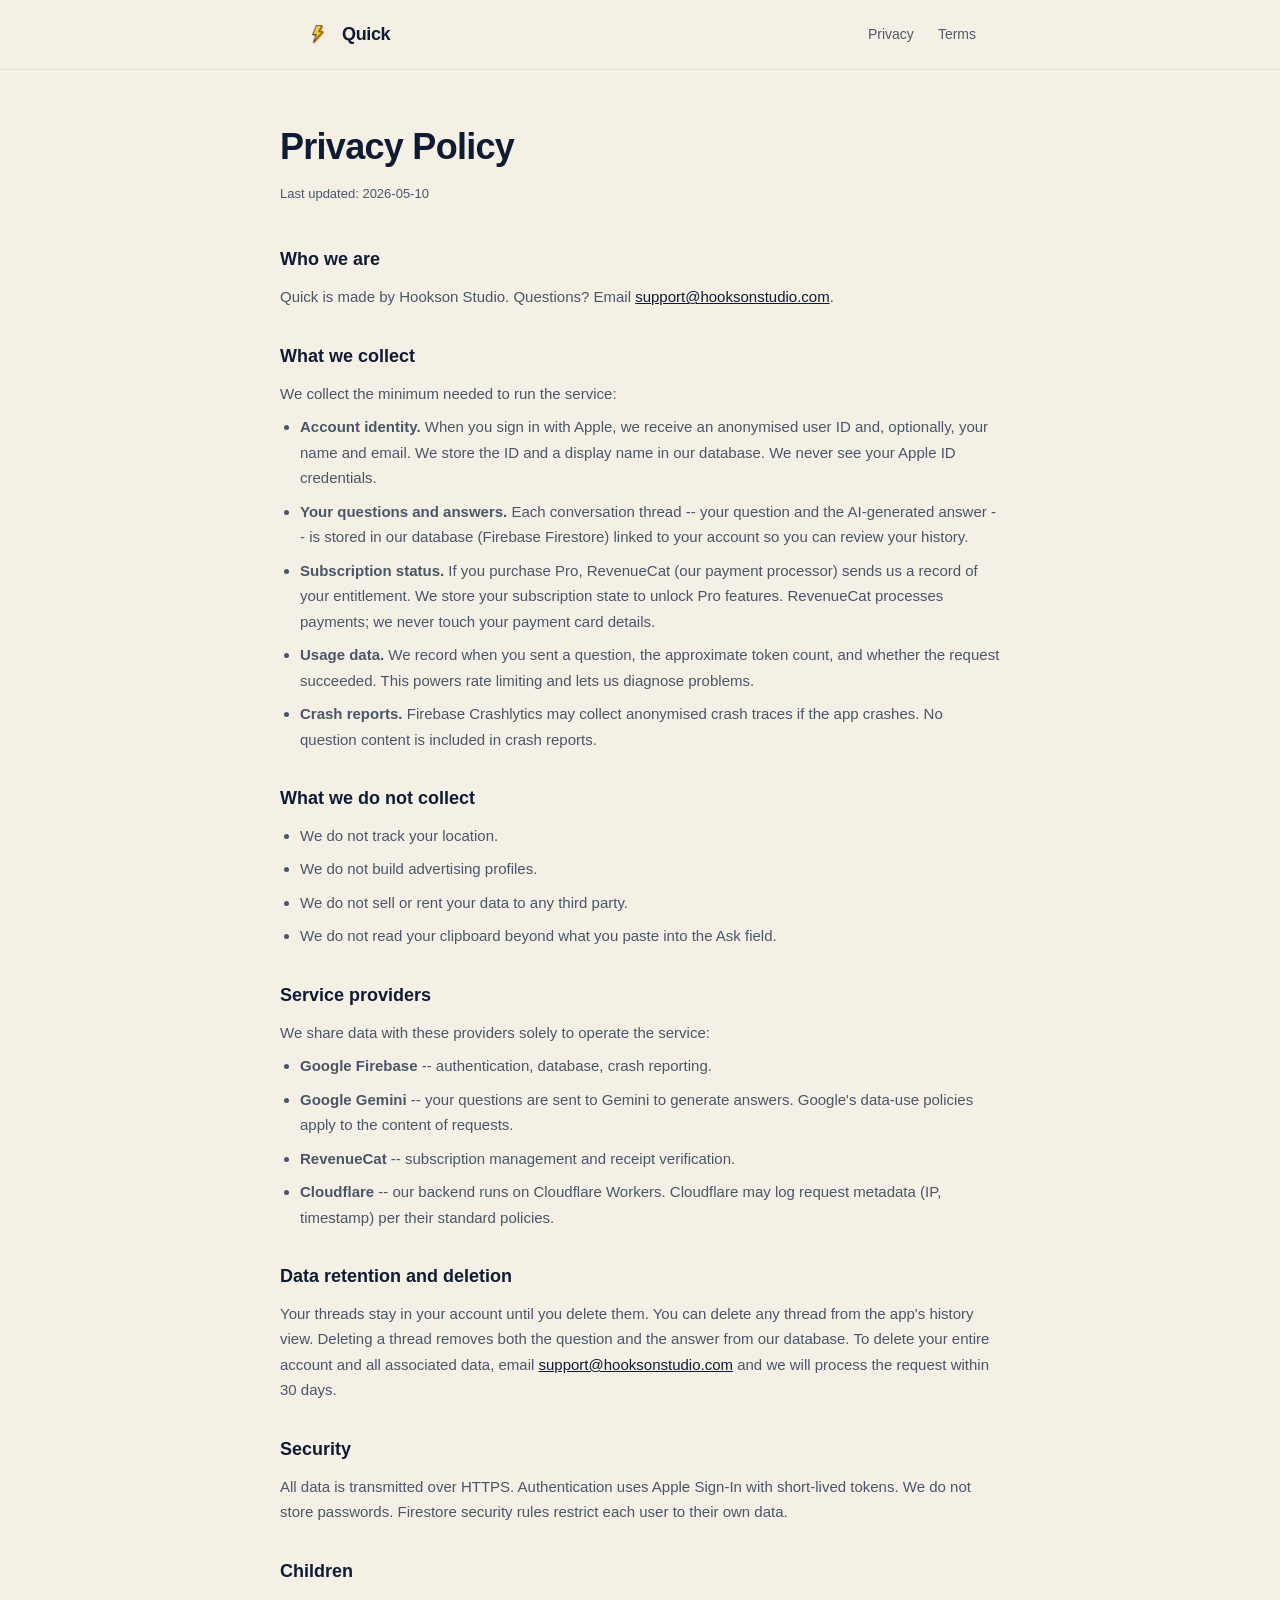
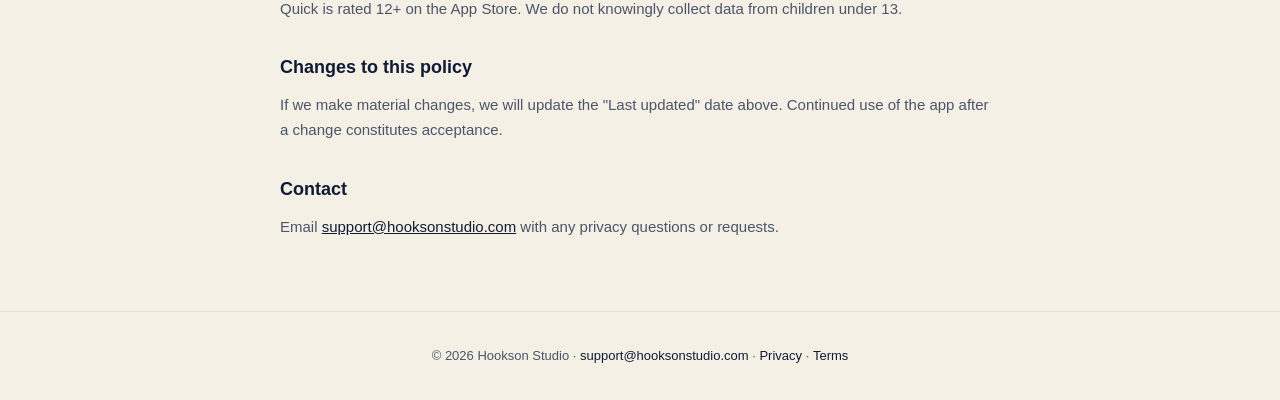
==== privacy.html @ 7b87e513 "init: marketing site scaffold 3-page static site (index, privacy, terms) with brand-aligned CSS. Cre" ====
<!DOCTYPE html>
<html lang="en">
<head>
  <meta charset="UTF-8" />
  <meta name="viewport" content="width=device-width, initial-scale=1.0" />
  <title>Privacy Policy - Quick: Fast AI</title>
  <meta name="description" content="Quick privacy policy." />
  <link rel="stylesheet" href="styles.css" />
</head>
<body>

  <header>
    <div class="container">
      <a class="wordmark" href="/">
        <img src="assets/bolt.png" alt="Quick bolt icon" />
        <span>Quick</span>
      </a>
      <nav>
        <a href="privacy.html">Privacy</a>
        <a href="terms.html">Terms</a>
      </nav>
    </div>
  </header>

  <main>
    <div class="container legal-page">

      <h1>Privacy Policy</h1>
      <p class="last-updated">Last updated: 2026-05-10</p>

      <h2>Who we are</h2>
      <p>Quick is made by Hookson Studio. Questions? Email <a href="mailto:support@hooksonstudio.com">support@hooksonstudio.com</a>.</p>

      <h2>What we collect</h2>
      <p>We collect the minimum needed to run the service:</p>
      <ul>
        <li><strong>Account identity.</strong> When you sign in with Apple, we receive an anonymised user ID and, optionally, your name and email. We store the ID and a display name in our database. We never see your Apple ID credentials.</li>
        <li><strong>Your questions and answers.</strong> Each conversation thread -- your question and the AI-generated answer -- is stored in our database (Firebase Firestore) linked to your account so you can review your history.</li>
        <li><strong>Subscription status.</strong> If you purchase Pro, RevenueCat (our payment processor) sends us a record of your entitlement. We store your subscription state to unlock Pro features. RevenueCat processes payments; we never touch your payment card details.</li>
        <li><strong>Usage data.</strong> We record when you sent a question, the approximate token count, and whether the request succeeded. This powers rate limiting and lets us diagnose problems.</li>
        <li><strong>Crash reports.</strong> Firebase Crashlytics may collect anonymised crash traces if the app crashes. No question content is included in crash reports.</li>
      </ul>

      <h2>What we do not collect</h2>
      <ul>
        <li>We do not track your location.</li>
        <li>We do not build advertising profiles.</li>
        <li>We do not sell or rent your data to any third party.</li>
        <li>We do not read your clipboard beyond what you paste into the Ask field.</li>
      </ul>

      <h2>Service providers</h2>
      <p>We share data with these providers solely to operate the service:</p>
      <ul>
        <li><strong>Google Firebase</strong> -- authentication, database, crash reporting.</li>
        <li><strong>Google Gemini</strong> -- your questions are sent to Gemini to generate answers. Google's data-use policies apply to the content of requests.</li>
        <li><strong>RevenueCat</strong> -- subscription management and receipt verification.</li>
        <li><strong>Cloudflare</strong> -- our backend runs on Cloudflare Workers. Cloudflare may log request metadata (IP, timestamp) per their standard policies.</li>
      </ul>

      <h2>Data retention and deletion</h2>
      <p>Your threads stay in your account until you delete them. You can delete any thread from the app's history view. Deleting a thread removes both the question and the answer from our database. To delete your entire account and all associated data, email <a href="mailto:support@hooksonstudio.com">support@hooksonstudio.com</a> and we will process the request within 30 days.</p>

      <h2>Security</h2>
      <p>All data is transmitted over HTTPS. Authentication uses Apple Sign-In with short-lived tokens. We do not store passwords. Firestore security rules restrict each user to their own data.</p>

      <h2>Children</h2>
      <p>Quick is rated 12+ on the App Store. We do not knowingly collect data from children under 13.</p>

      <h2>Changes to this policy</h2>
      <p>If we make material changes, we will update the "Last updated" date above. Continued use of the app after a change constitutes acceptance.</p>

      <h2>Contact</h2>
      <p>Email <a href="mailto:support@hooksonstudio.com">support@hooksonstudio.com</a> with any privacy questions or requests.</p>

    </div>
  </main>

  <footer>
    <div class="container">
      <p>
        &copy; 2026 Hookson Studio &middot;
        <a href="mailto:support@hooksonstudio.com">support@hooksonstudio.com</a>
        &middot; <a href="privacy.html">Privacy</a>
        &middot; <a href="terms.html">Terms</a>
      </p>
    </div>
  </footer>

</body>
</html>
---- styles.css ----
/* Quick: Fast AI — Marketing Site Styles */

*, *::before, *::after {
  box-sizing: border-box;
  margin: 0;
  padding: 0;
}

:root {
  --cream: #F5F0E6;
  --cream-elevated: #FBF6E8;
  --navy: #0F1B33;
  --yellow: #F2CF4C;
  --navy-border: #0F1B33;
  --text-muted: #4A5568;
}

html {
  font-size: 16px;
  -webkit-font-smoothing: antialiased;
  -moz-osx-font-smoothing: grayscale;
}

body {
  background-color: var(--cream);
  color: var(--navy);
  font-family: -apple-system, BlinkMacSystemFont, "SF Pro Display", "SF Pro Text", "Helvetica Neue", Arial, sans-serif;
  line-height: 1.6;
}

/* Layout */

.container {
  max-width: 720px;
  margin: 0 auto;
  padding: 0 24px;
}

/* Header */

header {
  padding: 20px 0;
  border-bottom: 1px solid rgba(15, 27, 51, 0.08);
}

header .container {
  display: flex;
  align-items: center;
  justify-content: space-between;
}

.wordmark {
  display: flex;
  align-items: center;
  gap: 10px;
  text-decoration: none;
  color: var(--navy);
}

.wordmark img {
  width: 28px;
  height: 28px;
  object-fit: contain;
}

.wordmark span {
  font-size: 18px;
  font-weight: 700;
  letter-spacing: -0.02em;
  color: var(--navy);
}

nav {
  display: flex;
  gap: 24px;
}

nav a {
  color: var(--navy);
  text-decoration: none;
  font-size: 14px;
  font-weight: 500;
  opacity: 0.7;
  transition: opacity 0.15s;
}

nav a:hover {
  opacity: 1;
}

/* Hero */

.hero {
  padding: 80px 0 72px;
  text-align: center;
}

.hero h1 {
  font-size: 56px;
  font-weight: 800;
  letter-spacing: -0.03em;
  line-height: 1.1;
  color: var(--navy);
  margin-bottom: 20px;
}

.hero .subhead {
  font-size: 20px;
  font-weight: 400;
  color: var(--text-muted);
  margin-bottom: 36px;
  line-height: 1.5;
}

.app-store {
  display: inline-block;
  background-color: var(--yellow);
  color: var(--navy);
  font-size: 15px;
  font-weight: 700;
  padding: 14px 28px;
  border-radius: 12px;
  text-decoration: none;
  letter-spacing: -0.01em;
  transition: opacity 0.15s;
}

.app-store:hover {
  opacity: 0.85;
}

/* Sections */

section {
  padding: 64px 0;
  border-top: 1px solid rgba(15, 27, 51, 0.08);
}

section h2 {
  font-size: 32px;
  font-weight: 700;
  letter-spacing: -0.02em;
  color: var(--navy);
  margin-bottom: 40px;
  text-align: center;
}

/* How it works */

.steps {
  display: grid;
  grid-template-columns: repeat(3, 1fr);
  gap: 32px;
}

.step {
  text-align: center;
}

.step-icon {
  font-size: 28px;
  margin-bottom: 12px;
  display: block;
}

.step-img {
  width: 40px;
  height: 40px;
  object-fit: contain;
  margin-bottom: 12px;
  display: block;
  margin-left: auto;
  margin-right: auto;
}

.step h3 {
  font-size: 15px;
  font-weight: 600;
  color: var(--navy);
  line-height: 1.4;
}

.step p {
  font-size: 13px;
  color: var(--text-muted);
  margin-top: 4px;
}

/* Icon glyphs via SVG inline */

.icon-bolt,
.icon-chat,
.icon-check {
  display: block;
  margin: 0 auto 12px;
  width: 40px;
  height: 40px;
}

/* Pricing */

.pricing-cards {
  display: grid;
  grid-template-columns: 1fr 1fr;
  gap: 20px;
}

.pricing-card {
  background-color: var(--cream-elevated);
  border: 1px solid var(--navy);
  border-radius: 16px;
  padding: 28px 24px;
}

.pricing-card .plan-name {
  font-size: 13px;
  font-weight: 600;
  text-transform: uppercase;
  letter-spacing: 0.06em;
  color: var(--text-muted);
  margin-bottom: 8px;
}

.pricing-card .plan-price {
  font-size: 28px;
  font-weight: 800;
  letter-spacing: -0.03em;
  color: var(--navy);
  margin-bottom: 12px;
}

.pricing-card .plan-desc {
  font-size: 14px;
  color: var(--text-muted);
  line-height: 1.5;
}

.pricing-card.featured {
  background-color: var(--navy);
  border-color: var(--navy);
  color: var(--cream);
}

.pricing-card.featured .plan-name {
  color: rgba(245, 240, 230, 0.6);
}

.pricing-card.featured .plan-price {
  color: var(--yellow);
}

.pricing-card.featured .plan-desc {
  color: rgba(245, 240, 230, 0.75);
}

/* Footer */

footer {
  border-top: 1px solid rgba(15, 27, 51, 0.08);
  padding: 32px 0;
  text-align: center;
}

footer p {
  font-size: 13px;
  color: var(--text-muted);
  line-height: 1.8;
}

footer a {
  color: var(--navy);
  text-decoration: none;
  font-weight: 500;
}

footer a:hover {
  text-decoration: underline;
}

/* Privacy / Terms pages */

.legal-page {
  padding: 48px 0 64px;
}

.legal-page h1 {
  font-size: 36px;
  font-weight: 800;
  letter-spacing: -0.02em;
  color: var(--navy);
  margin-bottom: 8px;
}

.legal-page .last-updated {
  font-size: 13px;
  color: var(--text-muted);
  margin-bottom: 40px;
}

.legal-page h2 {
  font-size: 18px;
  font-weight: 700;
  color: var(--navy);
  margin-top: 32px;
  margin-bottom: 10px;
}

.legal-page p,
.legal-page li {
  font-size: 15px;
  color: var(--text-muted);
  line-height: 1.7;
  margin-bottom: 8px;
}

.legal-page ul {
  margin-left: 20px;
  margin-bottom: 8px;
}

.legal-page a {
  color: var(--navy);
  font-weight: 500;
}

/* Responsive */

@media (max-width: 600px) {
  .hero h1 {
    font-size: 36px;
  }

  .hero .subhead {
    font-size: 17px;
  }

  .steps {
    grid-template-columns: 1fr;
    gap: 24px;
  }

  .pricing-cards {
    grid-template-columns: 1fr;
  }

  nav {
    gap: 16px;
  }
}
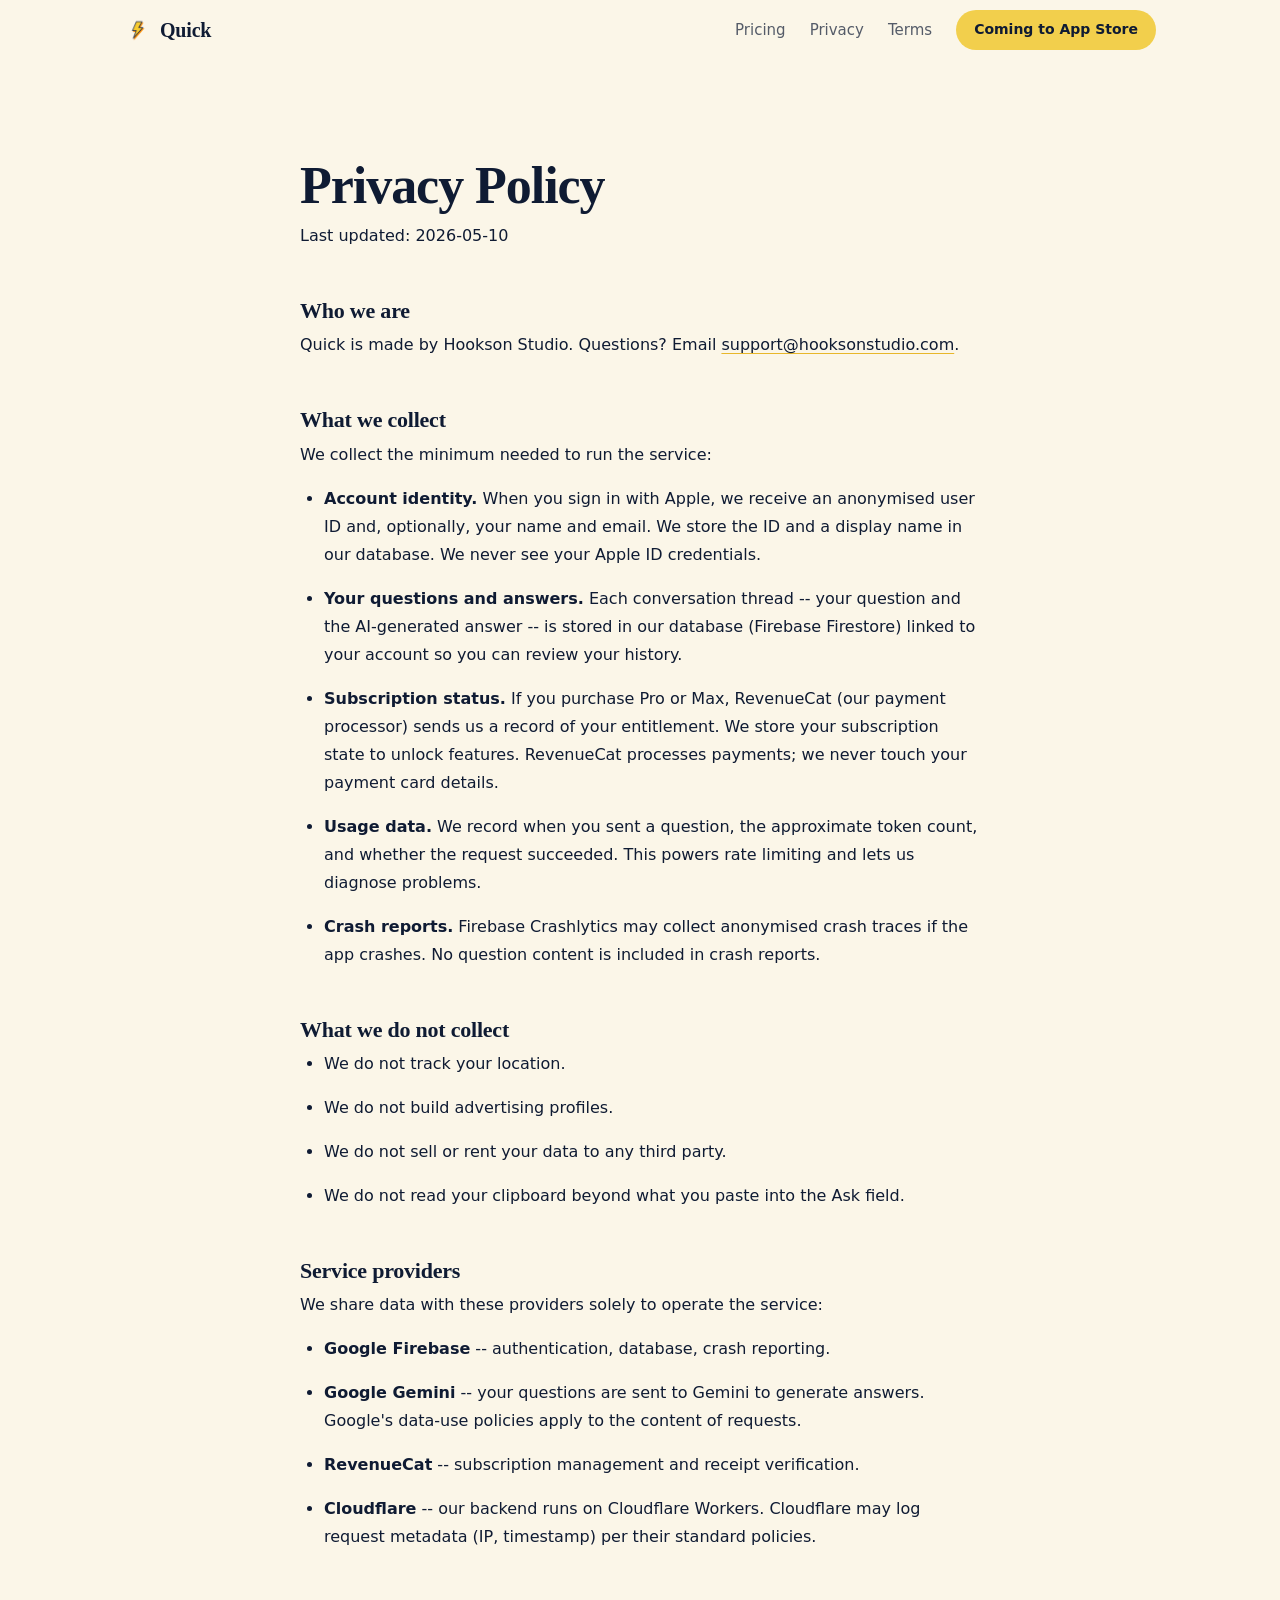
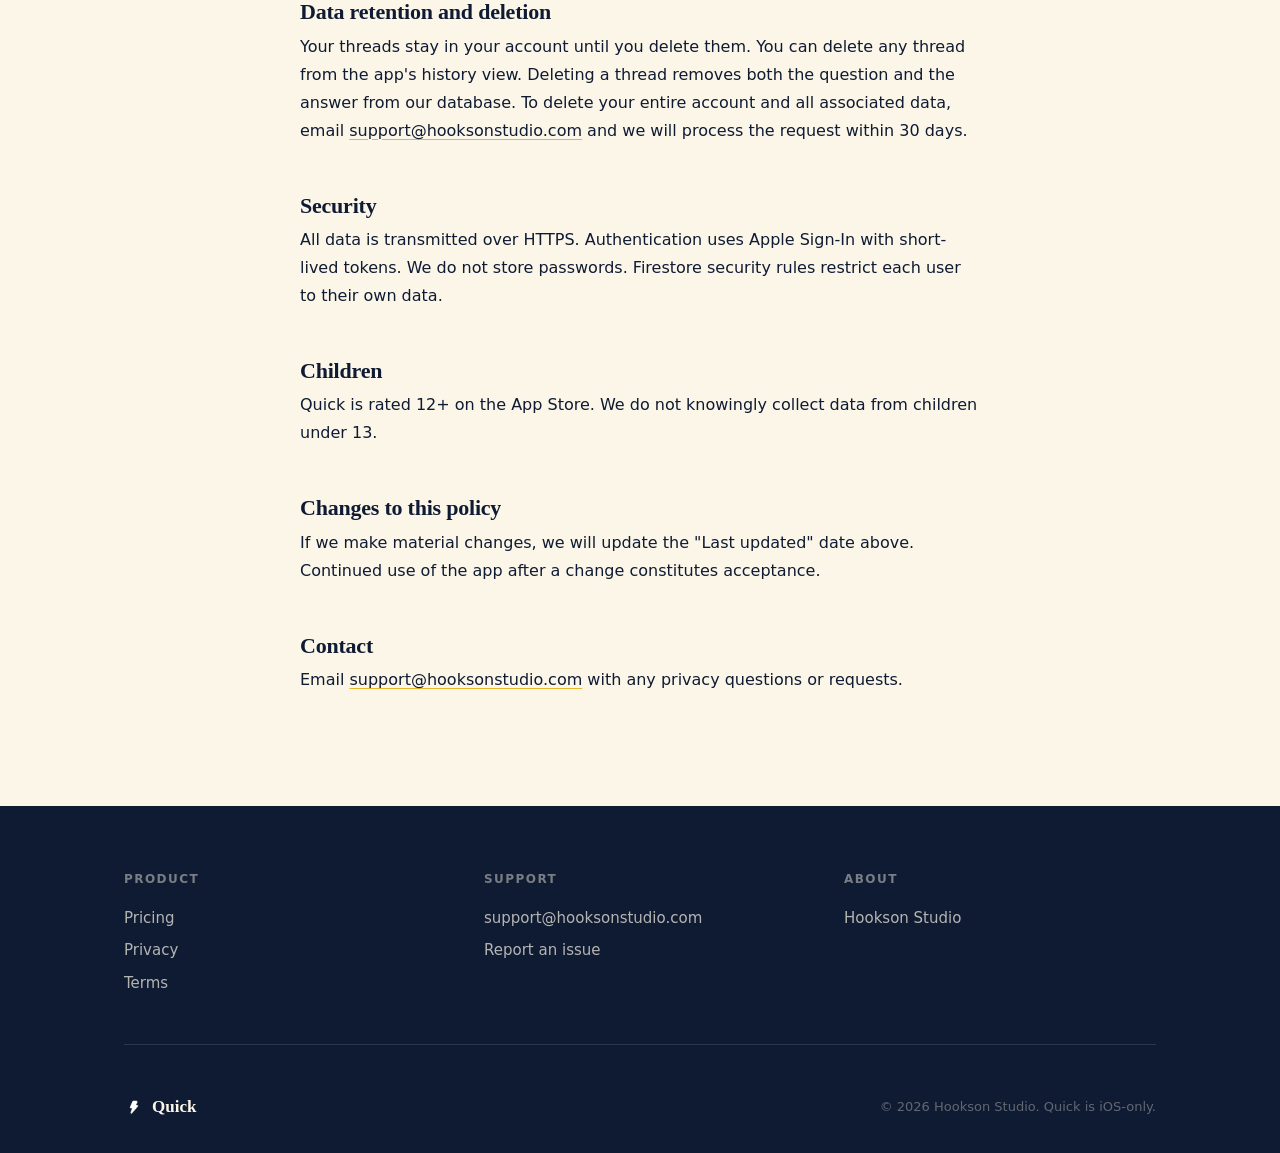
==== commit 005bf630: "feat: redesign -- Claude-style hero, animated mockup, comparison, pricing - Cream/navy/yellow brand " ====
--- a/privacy.html
+++ b/privacy.html
@@ -3,27 +3,32 @@
 <head>
   <meta charset="UTF-8" />
   <meta name="viewport" content="width=device-width, initial-scale=1.0" />
-  <title>Privacy Policy - Quick: Fast AI</title>
-  <meta name="description" content="Quick privacy policy." />
+  <title>Privacy Policy &mdash; Quick: Fast AI</title>
+  <meta name="description" content="Quick privacy policy. We collect the minimum needed to run the service." />
   <link rel="stylesheet" href="styles.css" />
 </head>
 <body>
 
-  <header>
-    <div class="container">
+<nav class="site-nav scrolled" id="site-nav">
+  <div class="container">
+    <div class="nav-inner">
       <a class="wordmark" href="/">
-        <img src="assets/bolt.png" alt="Quick bolt icon" />
-        <span>Quick</span>
+        <img src="assets/bolt.png" alt="Quick bolt" />
+        Quick
       </a>
-      <nav>
-        <a href="privacy.html">Privacy</a>
-        <a href="terms.html">Terms</a>
-      </nav>
+      <div class="nav-links">
+        <a href="/#pricing" class="nav-text-link">Pricing</a>
+        <a href="privacy.html" class="nav-text-link">Privacy</a>
+        <a href="terms.html" class="nav-text-link">Terms</a>
+        <span class="cta-pill">Coming to App Store</span>
+      </div>
     </div>
-  </header>
+  </div>
+</nav>
 
-  <main>
-    <div class="container legal-page">
+<main class="legal-main">
+  <div class="container">
+    <div class="legal-content">
 
       <h1>Privacy Policy</h1>
       <p class="last-updated">Last updated: 2026-05-10</p>
@@ -36,7 +41,7 @@
       <ul>
         <li><strong>Account identity.</strong> When you sign in with Apple, we receive an anonymised user ID and, optionally, your name and email. We store the ID and a display name in our database. We never see your Apple ID credentials.</li>
         <li><strong>Your questions and answers.</strong> Each conversation thread -- your question and the AI-generated answer -- is stored in our database (Firebase Firestore) linked to your account so you can review your history.</li>
-        <li><strong>Subscription status.</strong> If you purchase Pro, RevenueCat (our payment processor) sends us a record of your entitlement. We store your subscription state to unlock Pro features. RevenueCat processes payments; we never touch your payment card details.</li>
+        <li><strong>Subscription status.</strong> If you purchase Pro or Max, RevenueCat (our payment processor) sends us a record of your entitlement. We store your subscription state to unlock features. RevenueCat processes payments; we never touch your payment card details.</li>
         <li><strong>Usage data.</strong> We record when you sent a question, the approximate token count, and whether the request succeeded. This powers rate limiting and lets us diagnose problems.</li>
         <li><strong>Crash reports.</strong> Firebase Crashlytics may collect anonymised crash traces if the app crashes. No question content is included in crash reports.</li>
       </ul>
@@ -74,18 +79,50 @@
       <p>Email <a href="mailto:support@hooksonstudio.com">support@hooksonstudio.com</a> with any privacy questions or requests.</p>
 
     </div>
-  </main>
+  </div>
+</main>
 
-  <footer>
-    <div class="container">
-      <p>
-        &copy; 2026 Hookson Studio &middot;
-        <a href="mailto:support@hooksonstudio.com">support@hooksonstudio.com</a>
-        &middot; <a href="privacy.html">Privacy</a>
-        &middot; <a href="terms.html">Terms</a>
-      </p>
+<footer class="site-footer">
+  <div class="container">
+    <div class="footer-grid">
+      <div>
+        <p class="footer-col-title">Product</p>
+        <div class="footer-links">
+          <a href="/#pricing">Pricing</a>
+          <a href="privacy.html">Privacy</a>
+          <a href="terms.html">Terms</a>
+        </div>
+      </div>
+      <div>
+        <p class="footer-col-title">Support</p>
+        <div class="footer-links">
+          <a href="mailto:support@hooksonstudio.com">support@hooksonstudio.com</a>
+          <a href="mailto:support@hooksonstudio.com?subject=Report">Report an issue</a>
+        </div>
+      </div>
+      <div>
+        <p class="footer-col-title">About</p>
+        <div class="footer-links">
+          <a href="https://hooksonstudio.com" rel="noopener">Hookson Studio</a>
+        </div>
+      </div>
     </div>
-  </footer>
+    <div class="footer-bottom">
+      <a class="footer-wordmark" href="/">
+        <img src="assets/bolt.png" alt="Quick" />
+        Quick
+      </a>
+      <p class="footer-copyright">&copy; 2026 Hookson Studio. Quick is iOS-only.</p>
+    </div>
+  </div>
+</footer>
+
+<script>
+(function(){
+  var nav = document.getElementById('site-nav');
+  window.addEventListener('scroll', function(){ nav.classList.toggle('scrolled', window.scrollY > 8); }, {passive:true});
+})();
+</script>
 
 </body>
 </html>
--- a/styles.css
+++ b/styles.css
@@ -1,349 +1,382 @@
 /* Quick: Fast AI — Marketing Site Styles */
 
-*, *::before, *::after {
-  box-sizing: border-box;
-  margin: 0;
-  padding: 0;
-}
-
+/* RESET */
+*, *::before, *::after { box-sizing: border-box; margin: 0; padding: 0; }
+html { scroll-behavior: smooth; -webkit-text-size-adjust: 100%; }
+body {
+  font-family: -apple-system, BlinkMacSystemFont, 'SF Pro Text', system-ui, sans-serif;
+  font-size: 17px;
+  line-height: 1.65;
+  color: var(--navy);
+  background: var(--cream);
+  -webkit-font-smoothing: antialiased;
+}
+img, svg { display: block; max-width: 100%; }
+a { color: inherit; text-decoration: none; }
+ul { list-style: none; }
+
+/* BRAND VARIABLES */
 :root {
-  --cream: #F5F0E6;
-  --cream-elevated: #FBF6E8;
-  --navy: #0F1B33;
-  --yellow: #F2CF4C;
-  --navy-border: #0F1B33;
-  --text-muted: #4A5568;
-}
-
-html {
-  font-size: 16px;
-  -webkit-font-smoothing: antialiased;
-  -moz-osx-font-smoothing: grayscale;
-}
-
-body {
-  background-color: var(--cream);
-  color: var(--navy);
-  font-family: -apple-system, BlinkMacSystemFont, "SF Pro Display", "SF Pro Text", "Helvetica Neue", Arial, sans-serif;
-  line-height: 1.6;
-}
-
-/* Layout */
-
-.container {
-  max-width: 720px;
-  margin: 0 auto;
-  padding: 0 24px;
-}
-
-/* Header */
-
-header {
-  padding: 20px 0;
-  border-bottom: 1px solid rgba(15, 27, 51, 0.08);
-}
-
-header .container {
-  display: flex;
-  align-items: center;
-  justify-content: space-between;
-}
-
-.wordmark {
-  display: flex;
-  align-items: center;
-  gap: 10px;
-  text-decoration: none;
-  color: var(--navy);
-}
-
-.wordmark img {
-  width: 28px;
-  height: 28px;
-  object-fit: contain;
-}
-
-.wordmark span {
-  font-size: 18px;
+  --cream:        #FBF6E8;
+  --cream-deep:   #F5F0E6;
+  --cream-border: #E8E0CC;
+  --navy:         #0F1B33;
+  --navy-soft:    #1A2745;
+  --yellow:       #F2CF4C;
+  --yellow-deep:  #E8B72A;
+  --orange:       #F39C2E;
+  --text-secondary: #4A5568;
+  --shadow-sm: 0 1px 2px rgba(15,27,51,0.04);
+  --shadow-md: 0 8px 24px rgba(15,27,51,0.06);
+  --shadow-lg: 0 24px 48px rgba(15,27,51,0.08);
+  --sp-1:4px; --sp-2:8px; --sp-3:16px; --sp-4:24px;
+  --sp-5:32px; --sp-6:48px; --sp-7:64px; --sp-8:96px; --sp-9:128px;
+}
+
+/* TYPOGRAPHY */
+h1,h2,h3,.serif {
+  font-family: 'Iowan Old Style','Charter','Georgia',serif;
   font-weight: 700;
   letter-spacing: -0.02em;
-  color: var(--navy);
-}
-
-nav {
-  display: flex;
-  gap: 24px;
-}
-
-nav a {
-  color: var(--navy);
-  text-decoration: none;
-  font-size: 14px;
-  font-weight: 500;
-  opacity: 0.7;
-  transition: opacity 0.15s;
-}
-
-nav a:hover {
-  opacity: 1;
-}
-
-/* Hero */
-
+  line-height: 1.1;
+}
+h1 { font-size: clamp(44px,6vw,72px); }
+h2 { font-size: clamp(32px,4.5vw,48px); line-height: 1.15; }
+h3 { font-size: 22px; line-height: 1.3; }
+p  { font-size: 17px; }
+
+/* LAYOUT */
+.container { max-width: 1080px; margin: 0 auto; padding: 0 var(--sp-4); }
+section { padding: var(--sp-8) 0; }
+
+/* NAVIGATION */
+.site-nav {
+  position: sticky; top: 0; z-index: 100;
+  background: transparent;
+  transition: background 200ms ease, border-color 200ms ease, box-shadow 200ms ease;
+  border-bottom: 1px solid transparent;
+}
+.site-nav.scrolled {
+  background: var(--cream);
+  border-bottom-color: var(--cream-border);
+  box-shadow: var(--shadow-sm);
+}
+.nav-inner {
+  display: flex; align-items: center; justify-content: space-between; height: 60px;
+}
+.wordmark {
+  display: flex; align-items: center; gap: var(--sp-2);
+  font-family: 'Iowan Old Style','Charter','Georgia',serif;
+  font-size: 20px; font-weight: 700; color: var(--navy); letter-spacing: -0.01em;
+}
+.wordmark img { width: 28px; height: 28px; object-fit: contain; }
+.nav-links { display: flex; align-items: center; gap: var(--sp-4); }
+.nav-text-link { font-size: 15px; color: var(--navy); opacity: 0.7; transition: opacity 160ms ease; }
+.nav-text-link:hover { opacity: 1; }
+.cta-pill {
+  display: inline-flex; align-items: center; padding: 8px 18px;
+  background: var(--yellow); color: var(--navy); border-radius: 100px;
+  font-size: 14px; font-weight: 600;
+  transition: background 160ms ease, transform 160ms ease;
+}
+.cta-pill:hover { background: var(--yellow-deep); transform: translateY(-1px); }
+
+/* HERO */
 .hero {
-  padding: 80px 0 72px;
-  text-align: center;
-}
-
-.hero h1 {
-  font-size: 56px;
-  font-weight: 800;
-  letter-spacing: -0.03em;
-  line-height: 1.1;
-  color: var(--navy);
-  margin-bottom: 20px;
-}
-
-.hero .subhead {
-  font-size: 20px;
-  font-weight: 400;
-  color: var(--text-muted);
-  margin-bottom: 36px;
-  line-height: 1.5;
-}
-
-.app-store {
-  display: inline-block;
-  background-color: var(--yellow);
-  color: var(--navy);
-  font-size: 15px;
-  font-weight: 700;
-  padding: 14px 28px;
-  border-radius: 12px;
-  text-decoration: none;
-  letter-spacing: -0.01em;
-  transition: opacity 0.15s;
-}
-
-.app-store:hover {
-  opacity: 0.85;
-}
-
-/* Sections */
-
-section {
-  padding: 64px 0;
-  border-top: 1px solid rgba(15, 27, 51, 0.08);
-}
-
-section h2 {
-  font-size: 32px;
-  font-weight: 700;
-  letter-spacing: -0.02em;
-  color: var(--navy);
-  margin-bottom: 40px;
-  text-align: center;
-}
-
-/* How it works */
-
-.steps {
-  display: grid;
-  grid-template-columns: repeat(3, 1fr);
-  gap: 32px;
-}
-
-.step {
-  text-align: center;
-}
-
-.step-icon {
-  font-size: 28px;
-  margin-bottom: 12px;
-  display: block;
-}
-
-.step-img {
-  width: 40px;
-  height: 40px;
-  object-fit: contain;
-  margin-bottom: 12px;
-  display: block;
-  margin-left: auto;
-  margin-right: auto;
-}
-
-.step h3 {
-  font-size: 15px;
-  font-weight: 600;
-  color: var(--navy);
-  line-height: 1.4;
-}
-
-.step p {
-  font-size: 13px;
-  color: var(--text-muted);
-  margin-top: 4px;
-}
-
-/* Icon glyphs via SVG inline */
-
-.icon-bolt,
-.icon-chat,
-.icon-check {
-  display: block;
-  margin: 0 auto 12px;
-  width: 40px;
-  height: 40px;
-}
-
-/* Pricing */
-
-.pricing-cards {
-  display: grid;
-  grid-template-columns: 1fr 1fr;
-  gap: 20px;
-}
-
+  min-height: 90vh; display: flex; align-items: center;
+  background:
+    radial-gradient(ellipse 70% 60% at 15% 30%, rgba(242,207,76,0.18) 0%, transparent 60%),
+    linear-gradient(160deg, var(--cream) 0%, #F8F2DC 100%);
+  padding: var(--sp-8) 0 var(--sp-7); overflow: hidden;
+}
+.hero-grid {
+  display: grid; grid-template-columns: 1fr 1.2fr;
+  gap: var(--sp-7); align-items: center;
+}
+.hero-left { display: flex; flex-direction: column; align-items: flex-start; gap: var(--sp-4); }
+.hero-bolt { width: 180px; height: 180px; object-fit: contain; animation: boltPulse 3s ease-in-out infinite; }
+@keyframes boltPulse {
+  0%,100% { filter: drop-shadow(0 0 0px rgba(242,207,76,0)); }
+  50%     { filter: drop-shadow(0 0 32px rgba(242,207,76,0.6)); }
+}
+.tagline-pill {
+  display: inline-flex; align-items: center; gap: var(--sp-2);
+  padding: 6px 14px; background: var(--cream-deep);
+  border: 1px solid var(--cream-border); border-radius: 100px;
+  font-size: 13px; font-weight: 500; color: var(--text-secondary);
+}
+.tagline-dot { width:6px; height:6px; background:var(--yellow-deep); border-radius:50%; display:inline-block; }
+.hero-right { display: flex; flex-direction: column; gap: var(--sp-4); }
+.hero-subtitle { font-size: 21px; color: var(--text-secondary); line-height: 1.5; max-width: 440px; }
+.hero-actions { display: flex; align-items: center; gap: var(--sp-4); flex-wrap: wrap; margin-top: var(--sp-2); }
+.btn-primary {
+  display: inline-flex; align-items: center; padding: 14px 28px;
+  background: var(--yellow); color: var(--navy); border-radius: 100px;
+  font-size: 16px; font-weight: 600;
+  transition: background 160ms ease, transform 160ms ease, box-shadow 160ms ease;
+  box-shadow: var(--shadow-sm);
+}
+.btn-primary:hover { background: var(--yellow-deep); transform: translateY(-2px); box-shadow: var(--shadow-md); }
+.btn-text { font-size: 16px; color: var(--navy); opacity: 0.6; transition: opacity 160ms ease; font-weight: 500; }
+.btn-text:hover { opacity: 1; }
+
+/* SCROLL FADE-IN */
+@supports (animation-timeline: view()) {
+  .fade-in {
+    opacity: 0; transform: translateY(24px);
+    animation: fadeUp 0.6s ease forwards;
+    animation-timeline: view();
+    animation-range: entry 0% entry 30%;
+  }
+}
+@keyframes fadeUp { to { opacity: 1; transform: translateY(0); } }
+
+/* PRODUCT MOMENT */
+.product-moment { background: var(--cream-deep); padding: var(--sp-8) 0; }
+.section-eyebrow {
+  font-size: 13px; font-weight: 600; text-transform: uppercase;
+  letter-spacing: 0.1em; color: var(--yellow-deep); margin-bottom: var(--sp-3);
+}
+.section-sub {
+  font-size: 19px; color: var(--text-secondary); max-width: 560px;
+  margin-top: var(--sp-3); margin-bottom: var(--sp-6); line-height: 1.55;
+}
+.phone-wrapper { display: flex; justify-content: center; }
+.phone-svg-wrap {
+  position: relative; width: 280px; height: 560px;
+  filter: drop-shadow(0 24px 48px rgba(15,27,51,0.14));
+}
+.phone-svg-wrap svg.phone-outline {
+  position: absolute; inset: 0; width: 100%; height: 100%;
+  z-index: 10; pointer-events: none;
+}
+.phone-screen-area {
+  position: absolute; top: 28px; left: 16px; right: 16px; bottom: 28px;
+  border-radius: 24px; overflow: hidden; background: #1C1C1E; z-index: 1;
+}
+.phone-screen-feed {
+  position: absolute; inset: 0; background: #1C1C1E;
+  display: flex; flex-direction: column; gap: 10px; padding: 10px;
+  animation: feedAnim 7s ease-in-out infinite;
+}
+@keyframes feedAnim {
+  0%,28%  { opacity:1; }
+  36%,72% { opacity:0; }
+  80%,100%{ opacity:1; }
+}
+.feed-row { display:flex; align-items:center; gap:8px; }
+.feed-avatar { width:26px; height:26px; border-radius:50%; background:#3A3A3C; flex-shrink:0; }
+.feed-name-stub { height:8px; width:80px; background:#3A3A3C; border-radius:4px; }
+.feed-img { height:72px; border-radius:6px; background:linear-gradient(135deg,#38383A,#2C2C2E); }
+.feed-lines { display:flex; flex-direction:column; gap:5px; padding:0 0 4px; }
+.feed-line { height:6px; border-radius:3px; background:#3A3A3C; }
+.feed-line.short { width:55%; }
+.tap-ring {
+  position:absolute; inset:0; display:flex; align-items:center; justify-content:center;
+  pointer-events:none; opacity:0; z-index:4;
+  animation: tapRingAnim 7s ease-in-out infinite;
+}
+.tap-ring-circle {
+  width:72px; height:72px; border-radius:50%; border:3px solid var(--yellow);
+  animation: rippleAnim 7s ease-in-out infinite;
+}
+@keyframes tapRingAnim {
+  0%,29% { opacity:0; } 34% { opacity:1; } 41% { opacity:0; } 100% { opacity:0; }
+}
+@keyframes rippleAnim {
+  33% { box-shadow:0 0 0 0 rgba(242,207,76,0.5); }
+  41% { box-shadow:0 0 0 18px rgba(242,207,76,0); }
+  100%{ box-shadow:0 0 0 0 rgba(242,207,76,0); }
+}
+.phone-sheet {
+  position:absolute; bottom:0; left:0; right:0;
+  background:var(--cream); border-radius:20px 20px 0 0;
+  padding:14px 14px 18px; height:68%;
+  transform:translateY(100%); animation:sheetAnim 7s ease-in-out infinite; z-index:5;
+}
+.sheet-handle { width:32px; height:4px; background:var(--cream-border); border-radius:2px; margin:0 auto 12px; }
+.sheet-header { display:flex; align-items:center; gap:6px; margin-bottom:10px; }
+.sheet-bolt-img { width:18px; height:18px; object-fit:contain; }
+.sheet-app-name { font-size:12px; font-weight:700; color:var(--navy); letter-spacing:0.02em; }
+.sheet-divider { height:1px; background:var(--cream-border); margin-bottom:10px; }
+.sheet-q {
+  font-size:12px; color:var(--navy); font-weight:500;
+  padding:8px 10px; background:var(--cream-deep); border-radius:8px;
+  margin-bottom:10px; border:1px solid var(--cream-border);
+}
+.sheet-a { font-size:12px; color:var(--navy); line-height:1.55; opacity:0; animation:answerFade 7s ease-in-out infinite; }
+.sheet-a-label {
+  font-size:10px; font-weight:600; text-transform:uppercase;
+  letter-spacing:0.08em; color:var(--yellow-deep); margin-bottom:4px;
+}
+@keyframes sheetAnim {
+  0%,34%  { transform:translateY(100%); }
+  42%     { transform:translateY(0); }
+  71%     { transform:translateY(0); }
+  79%     { transform:translateY(100%); }
+  100%    { transform:translateY(100%); }
+}
+@keyframes answerFade {
+  0%,47% { opacity:0; } 56% { opacity:1; } 68% { opacity:1; } 76% { opacity:0; } 100% { opacity:0; }
+}
+
+/* HOW IT WORKS */
+.how-it-works { background: var(--cream); }
+.cards-row { display:grid; grid-template-columns:repeat(3,1fr); gap:var(--sp-4); margin-top:var(--sp-6); }
+.card {
+  background:var(--cream-deep); border:1px solid var(--cream-border);
+  border-radius:16px; padding:var(--sp-4); box-shadow:var(--shadow-md);
+  transition:transform 200ms ease, box-shadow 200ms ease;
+}
+.card:hover { transform:translateY(-4px); box-shadow:var(--shadow-lg); }
+.card-icon { width:48px; height:48px; margin-bottom:var(--sp-3); }
+.card h3 { color:var(--navy); margin-bottom:var(--sp-2); }
+.card p { font-size:15px; color:var(--text-secondary); line-height:1.6; }
+.step-number {
+  display:inline-flex; align-items:center; justify-content:center;
+  width:28px; height:28px; border-radius:50%; background:var(--yellow);
+  color:var(--navy); font-size:13px; font-weight:700; margin-bottom:var(--sp-3);
+}
+
+/* COMPARISON */
+.comparison { background: var(--cream-deep); }
+.comparison-grid {
+  display:grid; grid-template-columns:1fr 2px 1fr;
+  gap:var(--sp-6); align-items:start; margin-top:var(--sp-6);
+}
+.comparison-divider { background:var(--yellow); width:2px; align-self:stretch; min-height:160px; border-radius:1px; }
+.flow-col { display:flex; flex-direction:column; gap:var(--sp-3); }
+.flow-col-title { font-family:'Iowan Old Style','Charter','Georgia',serif; font-size:20px; font-weight:700; color:var(--navy); }
+.flow-steps { display:flex; align-items:center; flex-wrap:wrap; gap:6px; }
+.flow-badge {
+  padding:5px 11px; border-radius:8px; background:var(--cream);
+  border:1px solid var(--cream-border); font-size:13px; font-weight:500; color:var(--navy);
+}
+.flow-badge.accent { background:rgba(242,207,76,0.22); border-color:rgba(242,207,76,0.45); }
+.flow-badge.dim { opacity:0.45; }
+.flow-arrow { color:var(--text-secondary); font-size:12px; }
+.flow-caption { font-size:15px; font-weight:600; }
+.flow-col.quick .flow-caption { color:var(--yellow-deep); }
+.flow-col.other .flow-caption { color:var(--text-secondary); }
+
+/* PRICING */
+.pricing { background: var(--cream); }
+.pricing-grid { display:grid; grid-template-columns:repeat(3,1fr); gap:var(--sp-4); margin-top:var(--sp-7); align-items:start; }
 .pricing-card {
-  background-color: var(--cream-elevated);
-  border: 1px solid var(--navy);
-  border-radius: 16px;
-  padding: 28px 24px;
-}
-
-.pricing-card .plan-name {
-  font-size: 13px;
-  font-weight: 600;
-  text-transform: uppercase;
-  letter-spacing: 0.06em;
-  color: var(--text-muted);
-  margin-bottom: 8px;
-}
-
-.pricing-card .plan-price {
-  font-size: 28px;
-  font-weight: 800;
-  letter-spacing: -0.03em;
-  color: var(--navy);
-  margin-bottom: 12px;
-}
-
-.pricing-card .plan-desc {
-  font-size: 14px;
-  color: var(--text-muted);
-  line-height: 1.5;
-}
-
-.pricing-card.featured {
-  background-color: var(--navy);
-  border-color: var(--navy);
-  color: var(--cream);
-}
-
-.pricing-card.featured .plan-name {
-  color: rgba(245, 240, 230, 0.6);
-}
-
-.pricing-card.featured .plan-price {
-  color: var(--yellow);
-}
-
-.pricing-card.featured .plan-desc {
-  color: rgba(245, 240, 230, 0.75);
-}
-
-/* Footer */
-
-footer {
-  border-top: 1px solid rgba(15, 27, 51, 0.08);
-  padding: 32px 0;
-  text-align: center;
-}
-
-footer p {
-  font-size: 13px;
-  color: var(--text-muted);
-  line-height: 1.8;
-}
-
-footer a {
-  color: var(--navy);
-  text-decoration: none;
-  font-weight: 500;
-}
-
-footer a:hover {
-  text-decoration: underline;
-}
-
-/* Privacy / Terms pages */
-
-.legal-page {
-  padding: 48px 0 64px;
-}
-
-.legal-page h1 {
-  font-size: 36px;
-  font-weight: 800;
-  letter-spacing: -0.02em;
-  color: var(--navy);
-  margin-bottom: 8px;
-}
-
-.legal-page .last-updated {
-  font-size: 13px;
-  color: var(--text-muted);
-  margin-bottom: 40px;
-}
-
-.legal-page h2 {
-  font-size: 18px;
-  font-weight: 700;
-  color: var(--navy);
-  margin-top: 32px;
-  margin-bottom: 10px;
-}
-
-.legal-page p,
-.legal-page li {
-  font-size: 15px;
-  color: var(--text-muted);
-  line-height: 1.7;
-  margin-bottom: 8px;
-}
-
-.legal-page ul {
-  margin-left: 20px;
-  margin-bottom: 8px;
-}
-
-.legal-page a {
-  color: var(--navy);
-  font-weight: 500;
-}
-
-/* Responsive */
-
-@media (max-width: 600px) {
-  .hero h1 {
-    font-size: 36px;
+  background:var(--cream-deep); border:1px solid var(--cream-border);
+  border-radius:20px; padding:var(--sp-5); box-shadow:var(--shadow-md);
+  transition:transform 200ms ease, box-shadow 200ms ease; position:relative;
+}
+.pricing-card:hover { transform:translateY(-4px); box-shadow:var(--shadow-lg); }
+.pricing-card.recommended { background:var(--navy); border-color:var(--navy-soft); color:var(--cream); }
+.recommended-badge {
+  position:absolute; top:-13px; left:50%; transform:translateX(-50%);
+  background:var(--yellow); color:var(--navy); font-size:11px; font-weight:700;
+  padding:4px 14px; border-radius:100px; white-space:nowrap;
+  letter-spacing:0.05em; text-transform:uppercase;
+}
+.plan-tier {
+  font-size:13px; font-weight:600; text-transform:uppercase;
+  letter-spacing:0.1em; color:var(--text-secondary); margin-bottom:var(--sp-2);
+}
+.pricing-card.recommended .plan-tier { color:rgba(251,246,232,0.55); }
+.plan-price {
+  font-family:'Iowan Old Style','Charter','Georgia',serif;
+  font-size:52px; font-weight:700; line-height:1; color:var(--navy);
+}
+.pricing-card.recommended .plan-price { color:var(--cream); }
+.plan-cadence { font-size:14px; color:var(--text-secondary); margin-top:var(--sp-1); margin-bottom:var(--sp-4); }
+.pricing-card.recommended .plan-cadence { color:rgba(251,246,232,0.5); }
+.plan-features {
+  display:flex; flex-direction:column; gap:10px;
+  margin-bottom:var(--sp-4); padding-bottom:var(--sp-4);
+  border-bottom:1px solid var(--cream-border);
+}
+.pricing-card.recommended .plan-features { border-bottom-color:rgba(251,246,232,0.15); }
+.plan-feature { display:flex; align-items:flex-start; gap:8px; font-size:15px; color:var(--navy); line-height:1.45; }
+.pricing-card.recommended .plan-feature { color:rgba(251,246,232,0.9); }
+.check-icon { flex-shrink:0; width:18px; height:18px; margin-top:2px; }
+.plan-note { font-size:13px; color:var(--text-secondary); line-height:1.55; }
+.pricing-card.recommended .plan-note { color:rgba(251,246,232,0.45); }
+
+/* TRUST STRIP */
+.trust {
+  background:var(--cream-deep); padding:var(--sp-5) 0;
+  border-top:1px solid var(--cream-border); border-bottom:1px solid var(--cream-border);
+}
+.trust-inner { display:flex; align-items:center; justify-content:center; gap:var(--sp-3); flex-wrap:wrap; }
+.trust-badge {
+  display:inline-flex; align-items:center; gap:6px; padding:6px 14px;
+  border:1px solid var(--cream-border); border-radius:100px;
+  font-size:13px; font-weight:500; color:var(--navy); background:var(--cream);
+}
+.trust-badge svg { width:15px; height:15px; flex-shrink:0; }
+
+/* FOOTER */
+.site-footer { background:var(--navy); color:var(--cream); padding:var(--sp-7) 0 var(--sp-5); }
+.footer-grid {
+  display:grid; grid-template-columns:1fr 1fr 1fr; gap:var(--sp-6);
+  margin-bottom:var(--sp-6); padding-bottom:var(--sp-6);
+  border-bottom:1px solid rgba(251,246,232,0.12);
+}
+.footer-col-title {
+  font-size:12px; font-weight:600; text-transform:uppercase;
+  letter-spacing:0.12em; color:rgba(251,246,232,0.45); margin-bottom:var(--sp-3);
+}
+.footer-links { display:flex; flex-direction:column; gap:var(--sp-2); }
+.footer-links a { font-size:15px; color:rgba(251,246,232,0.7); transition:color 160ms ease; }
+.footer-links a:hover { color:var(--yellow); }
+.footer-bottom { display:flex; align-items:center; justify-content:space-between; flex-wrap:wrap; gap:var(--sp-3); }
+.footer-copyright { font-size:13px; color:rgba(251,246,232,0.35); }
+.footer-wordmark {
+  display:flex; align-items:center; gap:8px;
+  font-family:'Iowan Old Style','Charter','Georgia',serif;
+  font-size:17px; font-weight:700; color:var(--cream);
+}
+.footer-wordmark img { width:20px; height:20px; object-fit:contain; filter:brightness(0) invert(1); }
+
+/* LEGAL PAGES */
+.legal-main { padding:var(--sp-8) 0; }
+.legal-content { max-width:680px; margin:0 auto; }
+.legal-content h1 { font-size:clamp(32px,5vw,52px); color:var(--navy); margin-bottom:var(--sp-2); }
+.last-updated { font-size:14px; color:var(--text-secondary); margin-bottom:var(--sp-6); }
+.legal-content h2 {
+  font-size:22px; color:var(--navy); margin-top:var(--sp-6); margin-bottom:var(--sp-2);
+  font-family:'Iowan Old Style','Charter','Georgia',serif; letter-spacing:-0.01em;
+}
+.legal-content p, .legal-content li { font-size:16px; color:var(--navy); line-height:1.75; margin-bottom:var(--sp-3); }
+.legal-content ul { list-style:disc; padding-left:var(--sp-4); margin-bottom:var(--sp-3); }
+.legal-content strong { font-weight:600; }
+.legal-content a {
+  color:var(--navy); text-decoration:underline;
+  text-decoration-color:var(--yellow-deep); text-underline-offset:3px; transition:color 160ms ease;
+}
+.legal-content a:hover { color:var(--yellow-deep); }
+
+/* REDUCED MOTION */
+@media (prefers-reduced-motion: reduce) {
+  .fade-in  { animation:none !important; opacity:1 !important; transform:none !important; }
+  .hero-bolt { animation:none !important; filter:none !important; }
+  .phone-screen-feed,.tap-ring,.tap-ring-circle,.phone-sheet,.sheet-a {
+    animation:none !important; opacity:1 !important; transform:none !important;
   }
-
-  .hero .subhead {
-    font-size: 17px;
-  }
-
-  .steps {
-    grid-template-columns: 1fr;
-    gap: 24px;
-  }
-
-  .pricing-cards {
-    grid-template-columns: 1fr;
-  }
-
-  nav {
-    gap: 16px;
-  }
-}
+}
+
+/* MOBILE */
+@media (max-width: 720px) {
+  .hero-grid { grid-template-columns:1fr; text-align:center; }
+  .hero-left { align-items:center; order:1; }
+  .hero-right { order:2; align-items:center; }
+  .hero-bolt { width:120px; height:120px; }
+  .hero-subtitle { text-align:center; }
+  .hero-actions { justify-content:center; }
+  .cards-row { grid-template-columns:1fr; }
+  .comparison-grid { grid-template-columns:1fr; gap:var(--sp-4); }
+  .comparison-divider { width:100%; height:2px; min-height:unset; align-self:auto; }
+  .pricing-grid { grid-template-columns:1fr; }
+  .footer-grid { grid-template-columns:1fr; gap:var(--sp-4); }
+  .footer-bottom { flex-direction:column; text-align:center; }
+  .nav-text-link { display:none; }
+  .trust-inner { gap:var(--sp-2); }
+  .phone-svg-wrap { width:220px; height:440px; }
+}
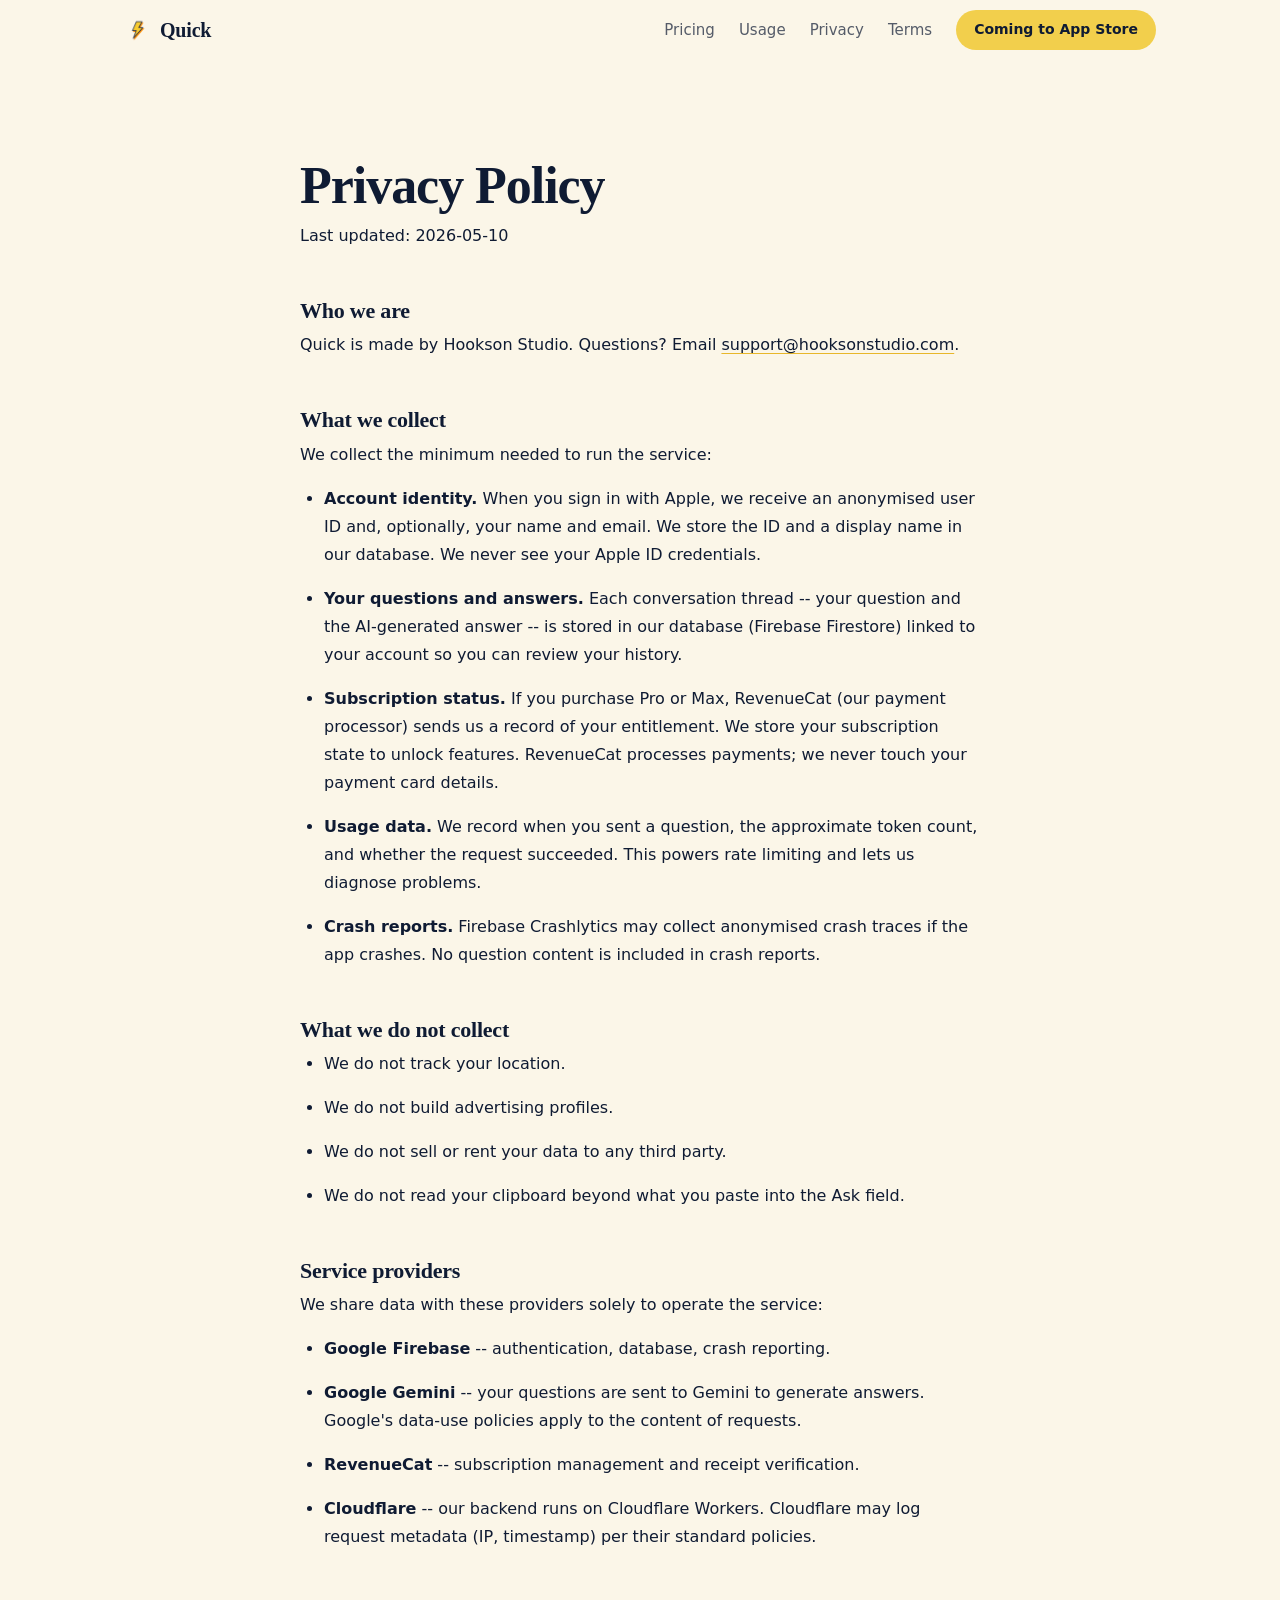
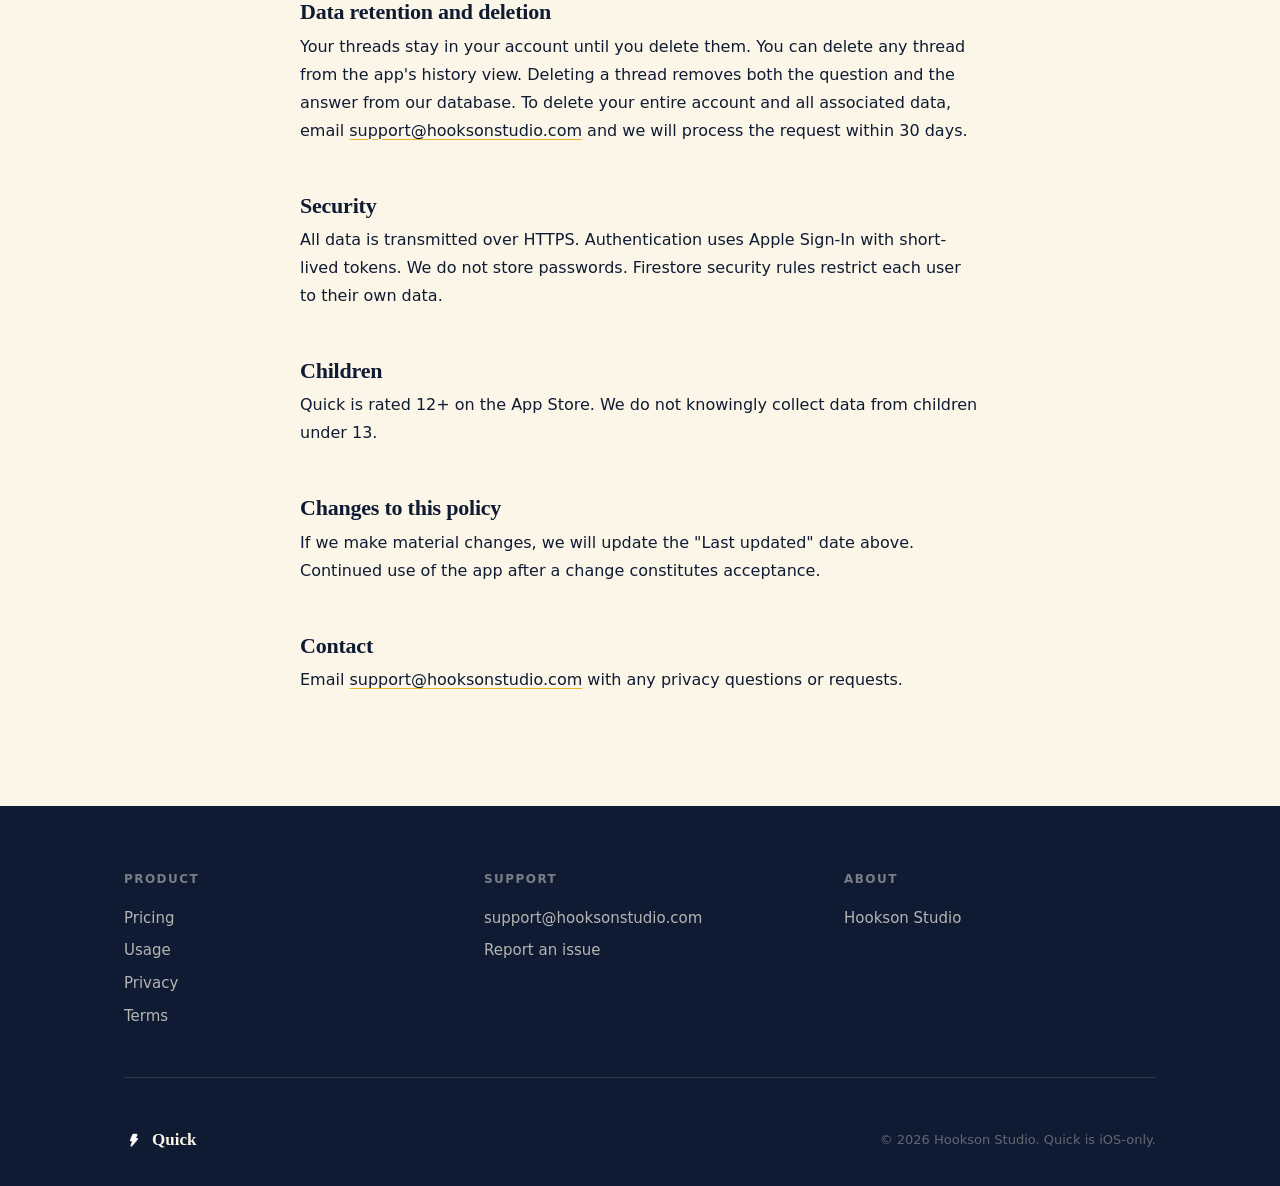
==== commit ac620f3c: "fix: $40/year Max, weekly questions, drop Action Button, +/usage page" ====
--- a/privacy.html
+++ b/privacy.html
@@ -18,6 +18,7 @@
       </a>
       <div class="nav-links">
         <a href="/#pricing" class="nav-text-link">Pricing</a>
+        <a href="usage.html" class="nav-text-link">Usage</a>
         <a href="privacy.html" class="nav-text-link">Privacy</a>
         <a href="terms.html" class="nav-text-link">Terms</a>
         <span class="cta-pill">Coming to App Store</span>
@@ -89,6 +90,7 @@
         <p class="footer-col-title">Product</p>
         <div class="footer-links">
           <a href="/#pricing">Pricing</a>
+          <a href="usage.html">Usage</a>
           <a href="privacy.html">Privacy</a>
           <a href="terms.html">Terms</a>
         </div>
--- a/styles.css
+++ b/styles.css
@@ -154,70 +154,20 @@
   position: absolute; top: 28px; left: 16px; right: 16px; bottom: 28px;
   border-radius: 24px; overflow: hidden; background: #1C1C1E; z-index: 1;
 }
-.phone-screen-feed {
-  position: absolute; inset: 0; background: #1C1C1E;
-  display: flex; flex-direction: column; gap: 10px; padding: 10px;
-  animation: feedAnim 7s ease-in-out infinite;
-}
-@keyframes feedAnim {
-  0%,28%  { opacity:1; }
-  36%,72% { opacity:0; }
-  80%,100%{ opacity:1; }
-}
-.feed-row { display:flex; align-items:center; gap:8px; }
-.feed-avatar { width:26px; height:26px; border-radius:50%; background:#3A3A3C; flex-shrink:0; }
-.feed-name-stub { height:8px; width:80px; background:#3A3A3C; border-radius:4px; }
-.feed-img { height:72px; border-radius:6px; background:linear-gradient(135deg,#38383A,#2C2C2E); }
-.feed-lines { display:flex; flex-direction:column; gap:5px; padding:0 0 4px; }
-.feed-line { height:6px; border-radius:3px; background:#3A3A3C; }
-.feed-line.short { width:55%; }
-.tap-ring {
-  position:absolute; inset:0; display:flex; align-items:center; justify-content:center;
-  pointer-events:none; opacity:0; z-index:4;
-  animation: tapRingAnim 7s ease-in-out infinite;
-}
-.tap-ring-circle {
-  width:72px; height:72px; border-radius:50%; border:3px solid var(--yellow);
-  animation: rippleAnim 7s ease-in-out infinite;
-}
-@keyframes tapRingAnim {
-  0%,29% { opacity:0; } 34% { opacity:1; } 41% { opacity:0; } 100% { opacity:0; }
-}
-@keyframes rippleAnim {
-  33% { box-shadow:0 0 0 0 rgba(242,207,76,0.5); }
-  41% { box-shadow:0 0 0 18px rgba(242,207,76,0); }
-  100%{ box-shadow:0 0 0 0 rgba(242,207,76,0); }
-}
-.phone-sheet {
-  position:absolute; bottom:0; left:0; right:0;
-  background:var(--cream); border-radius:20px 20px 0 0;
-  padding:14px 14px 18px; height:68%;
-  transform:translateY(100%); animation:sheetAnim 7s ease-in-out infinite; z-index:5;
-}
-.sheet-handle { width:32px; height:4px; background:var(--cream-border); border-radius:2px; margin:0 auto 12px; }
-.sheet-header { display:flex; align-items:center; gap:6px; margin-bottom:10px; }
-.sheet-bolt-img { width:18px; height:18px; object-fit:contain; }
-.sheet-app-name { font-size:12px; font-weight:700; color:var(--navy); letter-spacing:0.02em; }
-.sheet-divider { height:1px; background:var(--cream-border); margin-bottom:10px; }
-.sheet-q {
-  font-size:12px; color:var(--navy); font-weight:500;
-  padding:8px 10px; background:var(--cream-deep); border-radius:8px;
-  margin-bottom:10px; border:1px solid var(--cream-border);
-}
-.sheet-a { font-size:12px; color:var(--navy); line-height:1.55; opacity:0; animation:answerFade 7s ease-in-out infinite; }
-.sheet-a-label {
-  font-size:10px; font-weight:600; text-transform:uppercase;
-  letter-spacing:0.08em; color:var(--yellow-deep); margin-bottom:4px;
-}
-@keyframes sheetAnim {
-  0%,34%  { transform:translateY(100%); }
-  42%     { transform:translateY(0); }
-  71%     { transform:translateY(0); }
-  79%     { transform:translateY(100%); }
-  100%    { transform:translateY(100%); }
-}
-@keyframes answerFade {
-  0%,47% { opacity:0; } 56% { opacity:1; } 68% { opacity:1; } 76% { opacity:0; } 100% { opacity:0; }
+.phone-placeholder {
+  position:absolute; inset:0;
+  display:flex; flex-direction:column; align-items:center; justify-content:center;
+  gap:14px; padding:24px;
+  background:linear-gradient(160deg, #14223F 0%, #0F1B33 100%);
+}
+.phone-placeholder-bolt {
+  width:36px; height:36px; opacity:0.85;
+  filter: drop-shadow(0 0 14px rgba(242,207,76,0.35));
+}
+.phone-placeholder-caption {
+  font-family:'Iowan Old Style','Charter','Georgia',serif;
+  font-size:14px; font-style:italic;
+  color:rgba(251,246,232,0.55); letter-spacing:0.01em; text-align:center;
 }
 
 /* HOW IT WORKS */
@@ -285,8 +235,13 @@
   font-size:52px; font-weight:700; line-height:1; color:var(--navy);
 }
 .pricing-card.recommended .plan-price { color:var(--cream); }
-.plan-cadence { font-size:14px; color:var(--text-secondary); margin-top:var(--sp-1); margin-bottom:var(--sp-4); }
+.plan-cadence { font-size:14px; color:var(--text-secondary); margin-top:var(--sp-1); margin-bottom:var(--sp-3); }
 .pricing-card.recommended .plan-cadence { color:rgba(251,246,232,0.5); }
+.plan-pitch {
+  font-family:'Iowan Old Style','Charter','Georgia',serif;
+  font-size:16px; font-weight:700; color:var(--yellow);
+  margin-bottom:var(--sp-4); letter-spacing:-0.01em;
+}
 .plan-features {
   display:flex; flex-direction:column; gap:10px;
   margin-bottom:var(--sp-4); padding-bottom:var(--sp-4);
@@ -357,9 +312,7 @@
 @media (prefers-reduced-motion: reduce) {
   .fade-in  { animation:none !important; opacity:1 !important; transform:none !important; }
   .hero-bolt { animation:none !important; filter:none !important; }
-  .phone-screen-feed,.tap-ring,.tap-ring-circle,.phone-sheet,.sheet-a {
-    animation:none !important; opacity:1 !important; transform:none !important;
-  }
+  .phone-placeholder-bolt { filter:none !important; }
 }
 
 /* MOBILE */
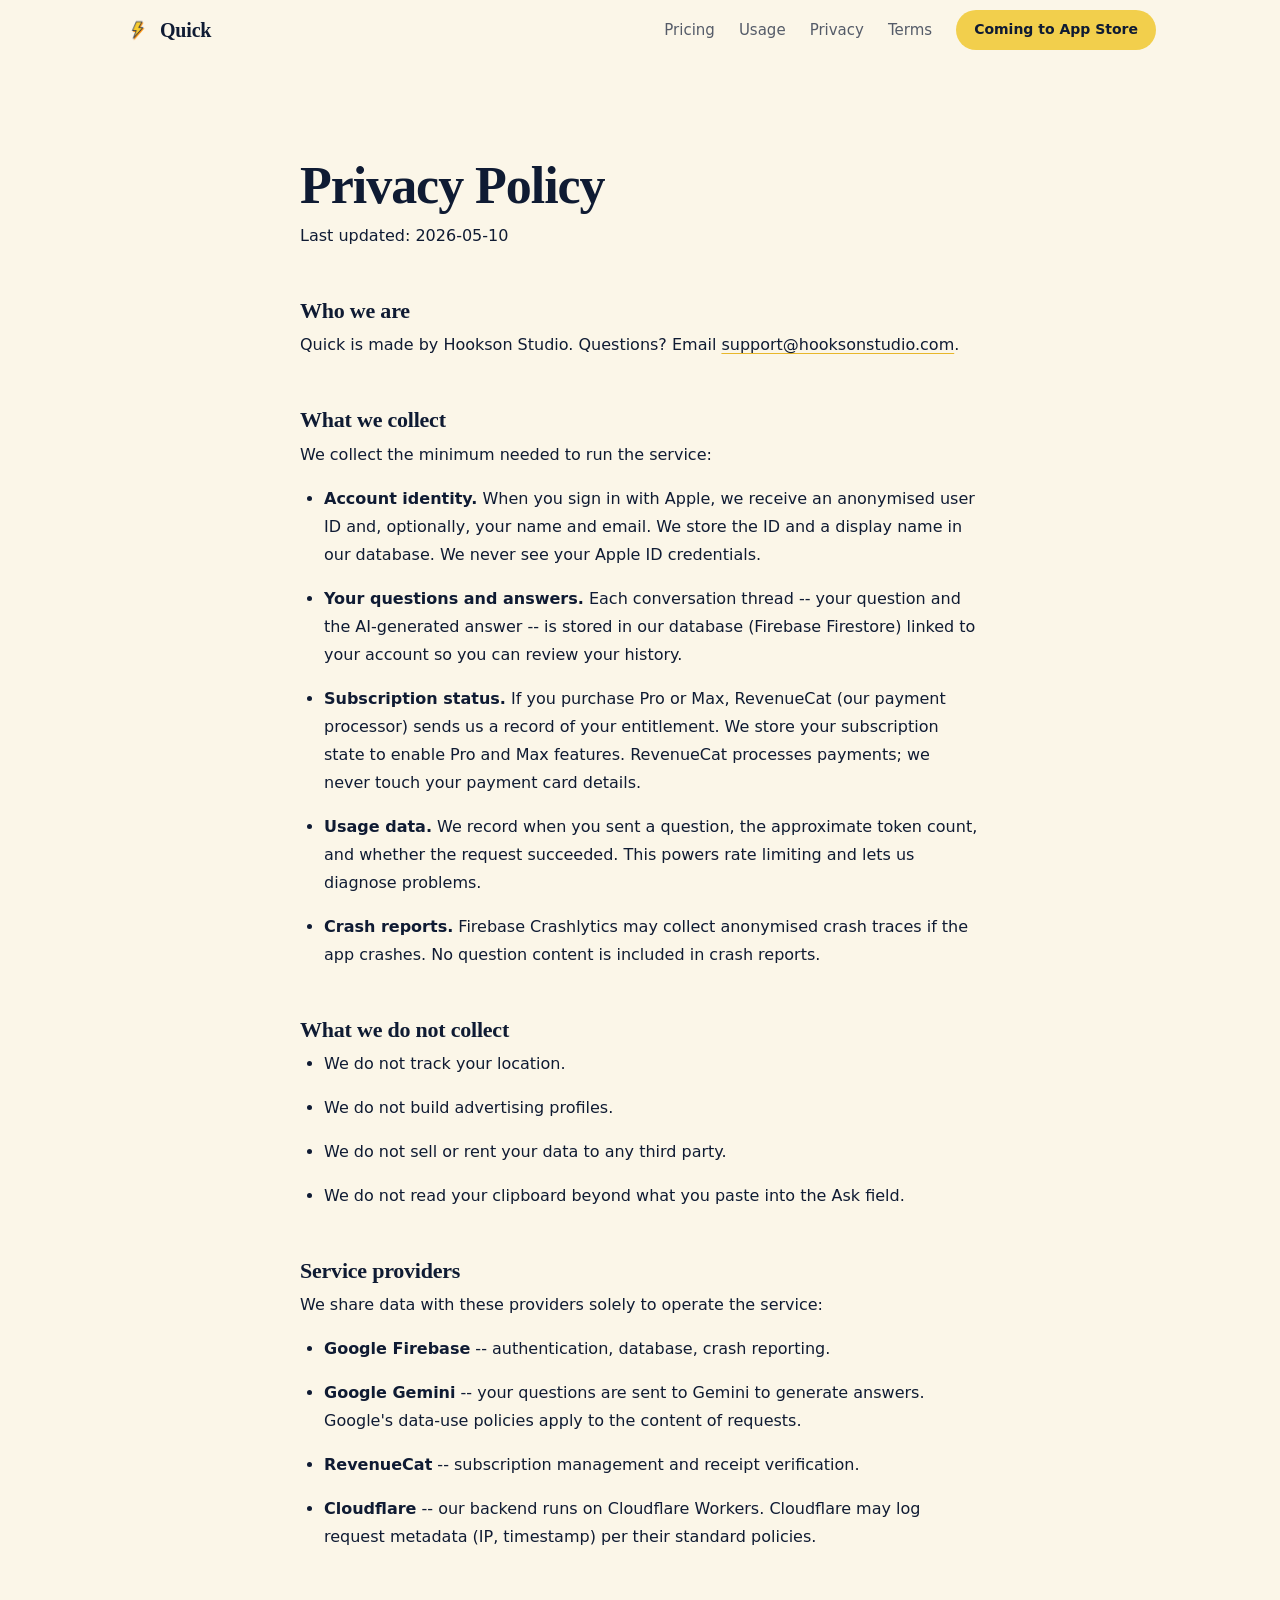
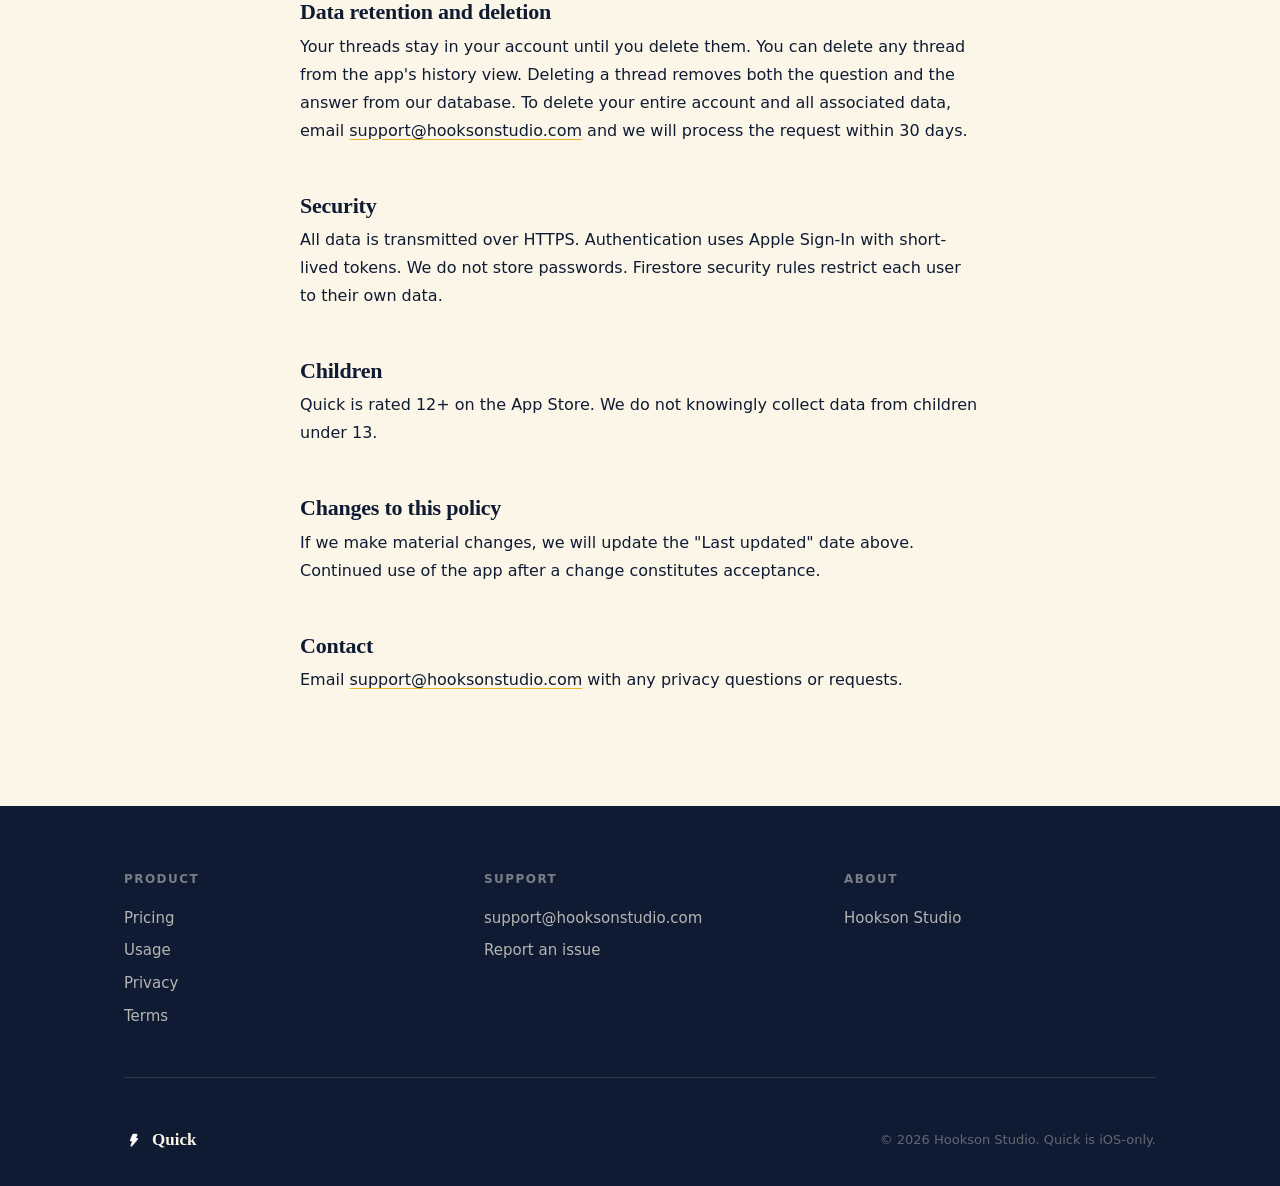
==== commit dd257f46: "fix: center hero bolt, drop pill, scrub em dashes" ====
--- a/privacy.html
+++ b/privacy.html
@@ -42,7 +42,7 @@
       <ul>
         <li><strong>Account identity.</strong> When you sign in with Apple, we receive an anonymised user ID and, optionally, your name and email. We store the ID and a display name in our database. We never see your Apple ID credentials.</li>
         <li><strong>Your questions and answers.</strong> Each conversation thread -- your question and the AI-generated answer -- is stored in our database (Firebase Firestore) linked to your account so you can review your history.</li>
-        <li><strong>Subscription status.</strong> If you purchase Pro or Max, RevenueCat (our payment processor) sends us a record of your entitlement. We store your subscription state to unlock features. RevenueCat processes payments; we never touch your payment card details.</li>
+        <li><strong>Subscription status.</strong> If you purchase Pro or Max, RevenueCat (our payment processor) sends us a record of your entitlement. We store your subscription state to enable Pro and Max features. RevenueCat processes payments; we never touch your payment card details.</li>
         <li><strong>Usage data.</strong> We record when you sent a question, the approximate token count, and whether the request succeeded. This powers rate limiting and lets us diagnose problems.</li>
         <li><strong>Crash reports.</strong> Firebase Crashlytics may collect anonymised crash traces if the app crashes. No question content is included in crash reports.</li>
       </ul>
--- a/styles.css
+++ b/styles.css
@@ -89,26 +89,18 @@
     linear-gradient(160deg, var(--cream) 0%, #F8F2DC 100%);
   padding: var(--sp-8) 0 var(--sp-7); overflow: hidden;
 }
-.hero-grid {
-  display: grid; grid-template-columns: 1fr 1.2fr;
-  gap: var(--sp-7); align-items: center;
-}
-.hero-left { display: flex; flex-direction: column; align-items: flex-start; gap: var(--sp-4); }
-.hero-bolt { width: 180px; height: 180px; object-fit: contain; animation: boltPulse 3s ease-in-out infinite; }
+.hero-stack {
+  display: flex; flex-direction: column; align-items: center; text-align: center;
+  gap: var(--sp-4);
+}
+.hero-stack h1 { margin-top: var(--sp-3); }
+.hero-bolt { width: 360px; height: 360px; object-fit: contain; animation: boltPulse 3s ease-in-out infinite; }
 @keyframes boltPulse {
   0%,100% { filter: drop-shadow(0 0 0px rgba(242,207,76,0)); }
   50%     { filter: drop-shadow(0 0 32px rgba(242,207,76,0.6)); }
 }
-.tagline-pill {
-  display: inline-flex; align-items: center; gap: var(--sp-2);
-  padding: 6px 14px; background: var(--cream-deep);
-  border: 1px solid var(--cream-border); border-radius: 100px;
-  font-size: 13px; font-weight: 500; color: var(--text-secondary);
-}
-.tagline-dot { width:6px; height:6px; background:var(--yellow-deep); border-radius:50%; display:inline-block; }
-.hero-right { display: flex; flex-direction: column; gap: var(--sp-4); }
-.hero-subtitle { font-size: 21px; color: var(--text-secondary); line-height: 1.5; max-width: 440px; }
-.hero-actions { display: flex; align-items: center; gap: var(--sp-4); flex-wrap: wrap; margin-top: var(--sp-2); }
+.hero-subtitle { font-size: 21px; color: var(--text-secondary); line-height: 1.5; max-width: 540px; }
+.hero-actions { display: flex; align-items: center; justify-content: center; gap: var(--sp-4); flex-wrap: wrap; margin-top: var(--sp-2); }
 .btn-primary {
   display: inline-flex; align-items: center; padding: 14px 28px;
   background: var(--yellow); color: var(--navy); border-radius: 100px;
@@ -317,10 +309,7 @@
 
 /* MOBILE */
 @media (max-width: 720px) {
-  .hero-grid { grid-template-columns:1fr; text-align:center; }
-  .hero-left { align-items:center; order:1; }
-  .hero-right { order:2; align-items:center; }
-  .hero-bolt { width:120px; height:120px; }
+  .hero-bolt { width:220px; height:220px; }
   .hero-subtitle { text-align:center; }
   .hero-actions { justify-content:center; }
   .cards-row { grid-template-columns:1fr; }
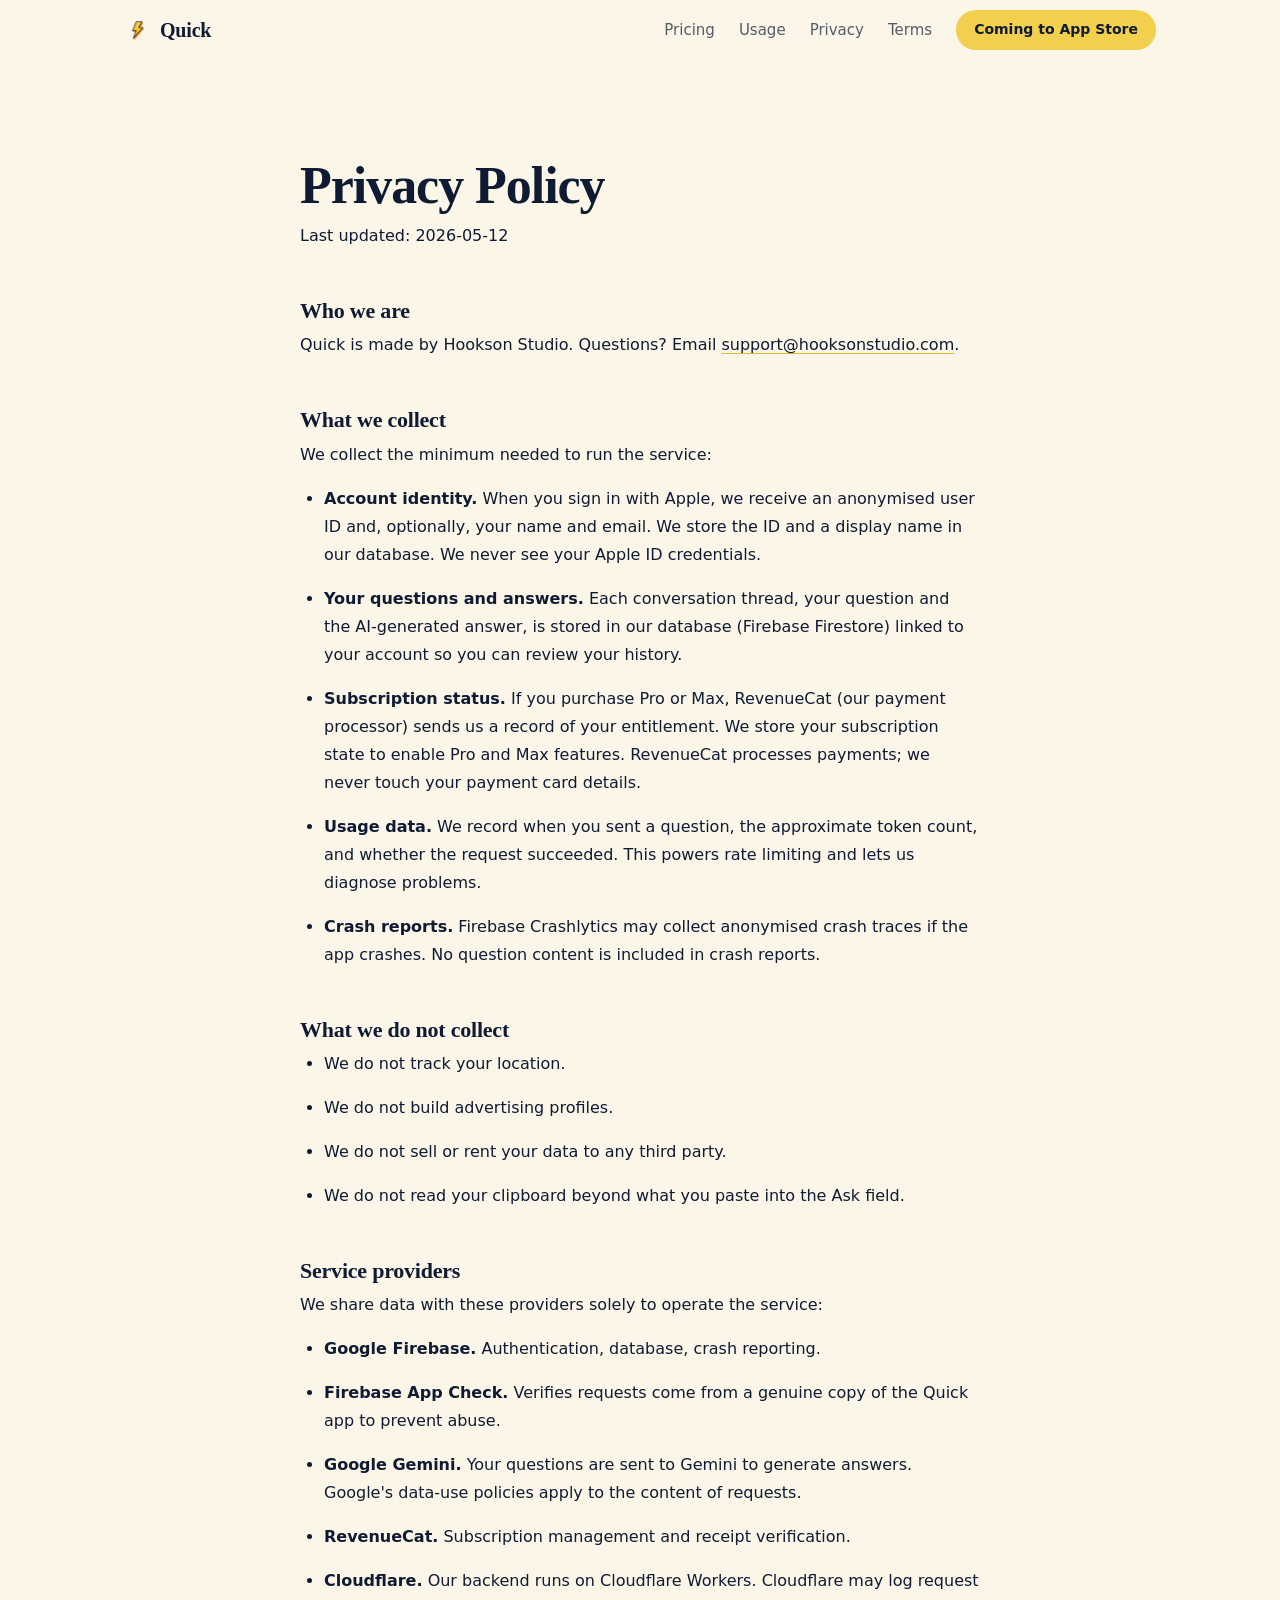
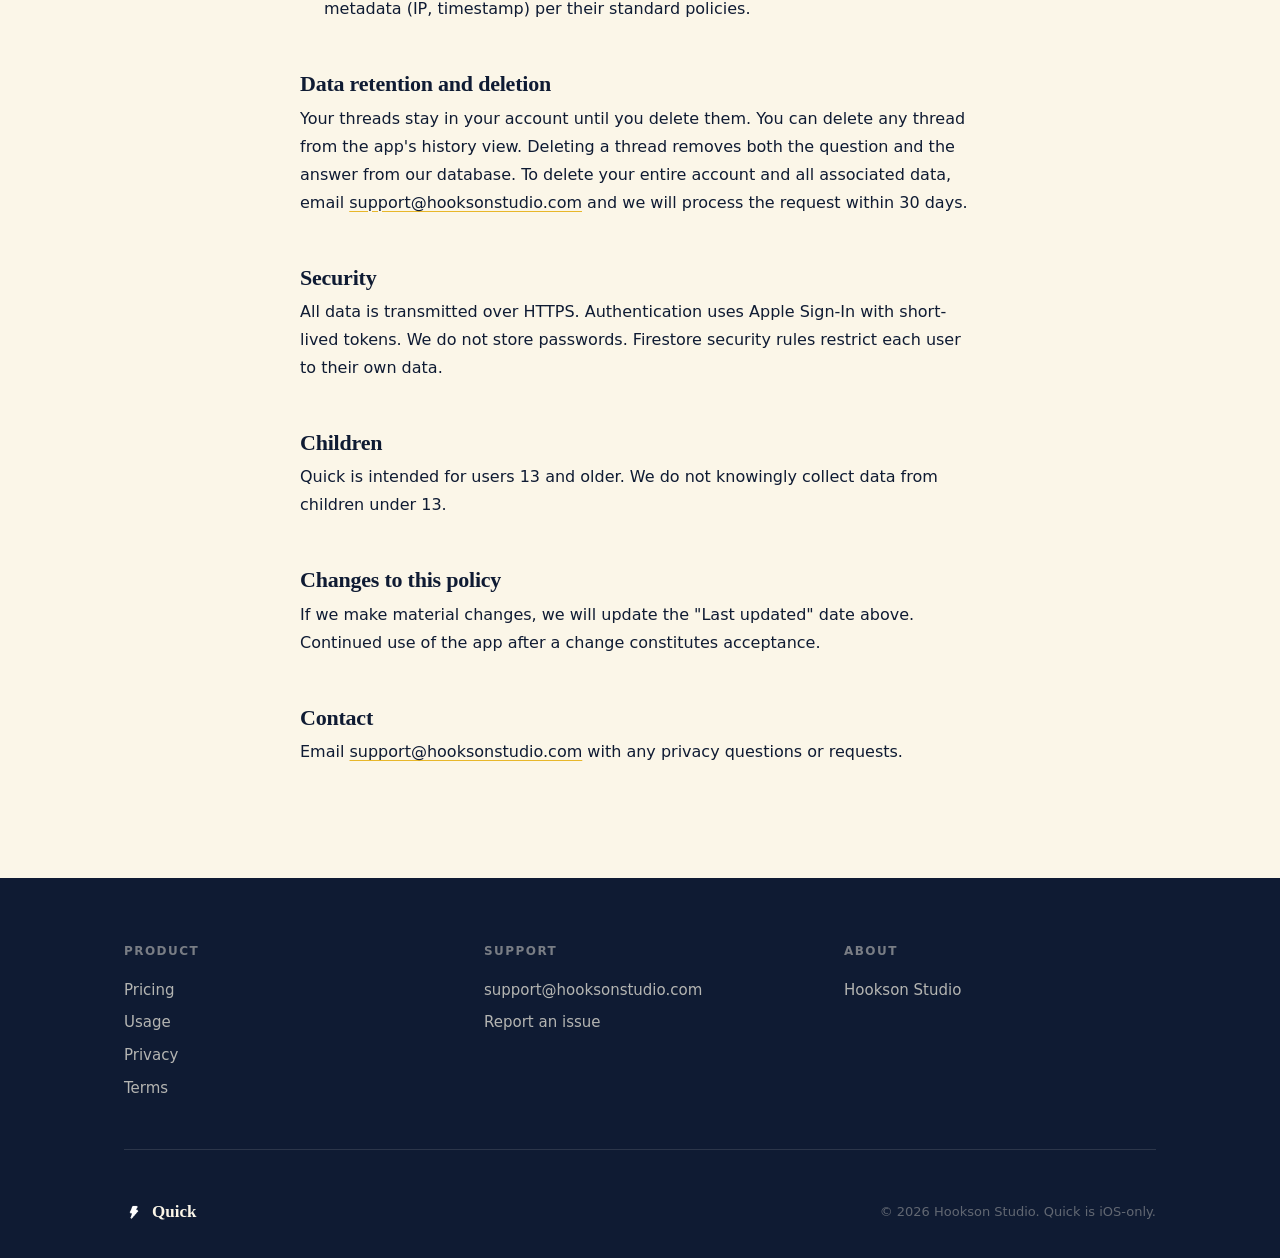
==== commit 750b66ce: "fix: truth-up pricing/quota/cap-behavior/back-tap-flow across all pages" ====
--- a/privacy.html
+++ b/privacy.html
@@ -3,7 +3,7 @@
 <head>
   <meta charset="UTF-8" />
   <meta name="viewport" content="width=device-width, initial-scale=1.0" />
-  <title>Privacy Policy &mdash; Quick: Fast AI</title>
+  <title>Privacy Policy. Quick: Fast AI</title>
   <meta name="description" content="Quick privacy policy. We collect the minimum needed to run the service." />
   <link rel="stylesheet" href="styles.css" />
 </head>
@@ -32,7 +32,7 @@
     <div class="legal-content">
 
       <h1>Privacy Policy</h1>
-      <p class="last-updated">Last updated: 2026-05-10</p>
+      <p class="last-updated">Last updated: 2026-05-12</p>
 
       <h2>Who we are</h2>
       <p>Quick is made by Hookson Studio. Questions? Email <a href="mailto:support@hooksonstudio.com">support@hooksonstudio.com</a>.</p>
@@ -41,7 +41,7 @@
       <p>We collect the minimum needed to run the service:</p>
       <ul>
         <li><strong>Account identity.</strong> When you sign in with Apple, we receive an anonymised user ID and, optionally, your name and email. We store the ID and a display name in our database. We never see your Apple ID credentials.</li>
-        <li><strong>Your questions and answers.</strong> Each conversation thread -- your question and the AI-generated answer -- is stored in our database (Firebase Firestore) linked to your account so you can review your history.</li>
+        <li><strong>Your questions and answers.</strong> Each conversation thread, your question and the AI-generated answer, is stored in our database (Firebase Firestore) linked to your account so you can review your history.</li>
         <li><strong>Subscription status.</strong> If you purchase Pro or Max, RevenueCat (our payment processor) sends us a record of your entitlement. We store your subscription state to enable Pro and Max features. RevenueCat processes payments; we never touch your payment card details.</li>
         <li><strong>Usage data.</strong> We record when you sent a question, the approximate token count, and whether the request succeeded. This powers rate limiting and lets us diagnose problems.</li>
         <li><strong>Crash reports.</strong> Firebase Crashlytics may collect anonymised crash traces if the app crashes. No question content is included in crash reports.</li>
@@ -58,10 +58,11 @@
       <h2>Service providers</h2>
       <p>We share data with these providers solely to operate the service:</p>
       <ul>
-        <li><strong>Google Firebase</strong> -- authentication, database, crash reporting.</li>
-        <li><strong>Google Gemini</strong> -- your questions are sent to Gemini to generate answers. Google's data-use policies apply to the content of requests.</li>
-        <li><strong>RevenueCat</strong> -- subscription management and receipt verification.</li>
-        <li><strong>Cloudflare</strong> -- our backend runs on Cloudflare Workers. Cloudflare may log request metadata (IP, timestamp) per their standard policies.</li>
+        <li><strong>Google Firebase.</strong> Authentication, database, crash reporting.</li>
+        <li><strong>Firebase App Check.</strong> Verifies requests come from a genuine copy of the Quick app to prevent abuse.</li>
+        <li><strong>Google Gemini.</strong> Your questions are sent to Gemini to generate answers. Google's data-use policies apply to the content of requests.</li>
+        <li><strong>RevenueCat.</strong> Subscription management and receipt verification.</li>
+        <li><strong>Cloudflare.</strong> Our backend runs on Cloudflare Workers. Cloudflare may log request metadata (IP, timestamp) per their standard policies.</li>
       </ul>
 
       <h2>Data retention and deletion</h2>
@@ -71,7 +72,7 @@
       <p>All data is transmitted over HTTPS. Authentication uses Apple Sign-In with short-lived tokens. We do not store passwords. Firestore security rules restrict each user to their own data.</p>
 
       <h2>Children</h2>
-      <p>Quick is rated 12+ on the App Store. We do not knowingly collect data from children under 13.</p>
+      <p>Quick is intended for users 13 and older. We do not knowingly collect data from children under 13.</p>
 
       <h2>Changes to this policy</h2>
       <p>If we make material changes, we will update the "Last updated" date above. Continued use of the app after a change constitutes acceptance.</p>
@@ -127,4 +128,4 @@
 </script>
 
 </body>
-</html>
+</html>
--- a/styles.css
+++ b/styles.css
@@ -89,18 +89,19 @@
     linear-gradient(160deg, var(--cream) 0%, #F8F2DC 100%);
   padding: var(--sp-8) 0 var(--sp-7); overflow: hidden;
 }
-.hero-stack {
-  display: flex; flex-direction: column; align-items: center; text-align: center;
-  gap: var(--sp-4);
-}
-.hero-stack h1 { margin-top: var(--sp-3); }
-.hero-bolt { width: 360px; height: 360px; object-fit: contain; animation: boltPulse 3s ease-in-out infinite; }
+.hero-grid {
+  display: grid; grid-template-columns: 1fr 1.2fr;
+  gap: var(--sp-7); align-items: center;
+}
+.hero-left { display: flex; flex-direction: column; align-items: flex-start; gap: var(--sp-4); }
+.hero-bolt { width: 320px; height: 320px; object-fit: contain; animation: boltPulse 3s ease-in-out infinite; }
 @keyframes boltPulse {
   0%,100% { filter: drop-shadow(0 0 0px rgba(242,207,76,0)); }
   50%     { filter: drop-shadow(0 0 32px rgba(242,207,76,0.6)); }
 }
+.hero-right { display: flex; flex-direction: column; gap: var(--sp-4); }
 .hero-subtitle { font-size: 21px; color: var(--text-secondary); line-height: 1.5; max-width: 540px; }
-.hero-actions { display: flex; align-items: center; justify-content: center; gap: var(--sp-4); flex-wrap: wrap; margin-top: var(--sp-2); }
+.hero-actions { display: flex; align-items: center; gap: var(--sp-4); flex-wrap: wrap; margin-top: var(--sp-2); }
 .btn-primary {
   display: inline-flex; align-items: center; padding: 14px 28px;
   background: var(--yellow); color: var(--navy); border-radius: 100px;
@@ -309,6 +310,9 @@
 
 /* MOBILE */
 @media (max-width: 720px) {
+  .hero-grid { grid-template-columns:1fr; text-align:center; }
+  .hero-left { align-items:center; order:1; }
+  .hero-right { order:2; align-items:center; }
   .hero-bolt { width:220px; height:220px; }
   .hero-subtitle { text-align:center; }
   .hero-actions { justify-content:center; }
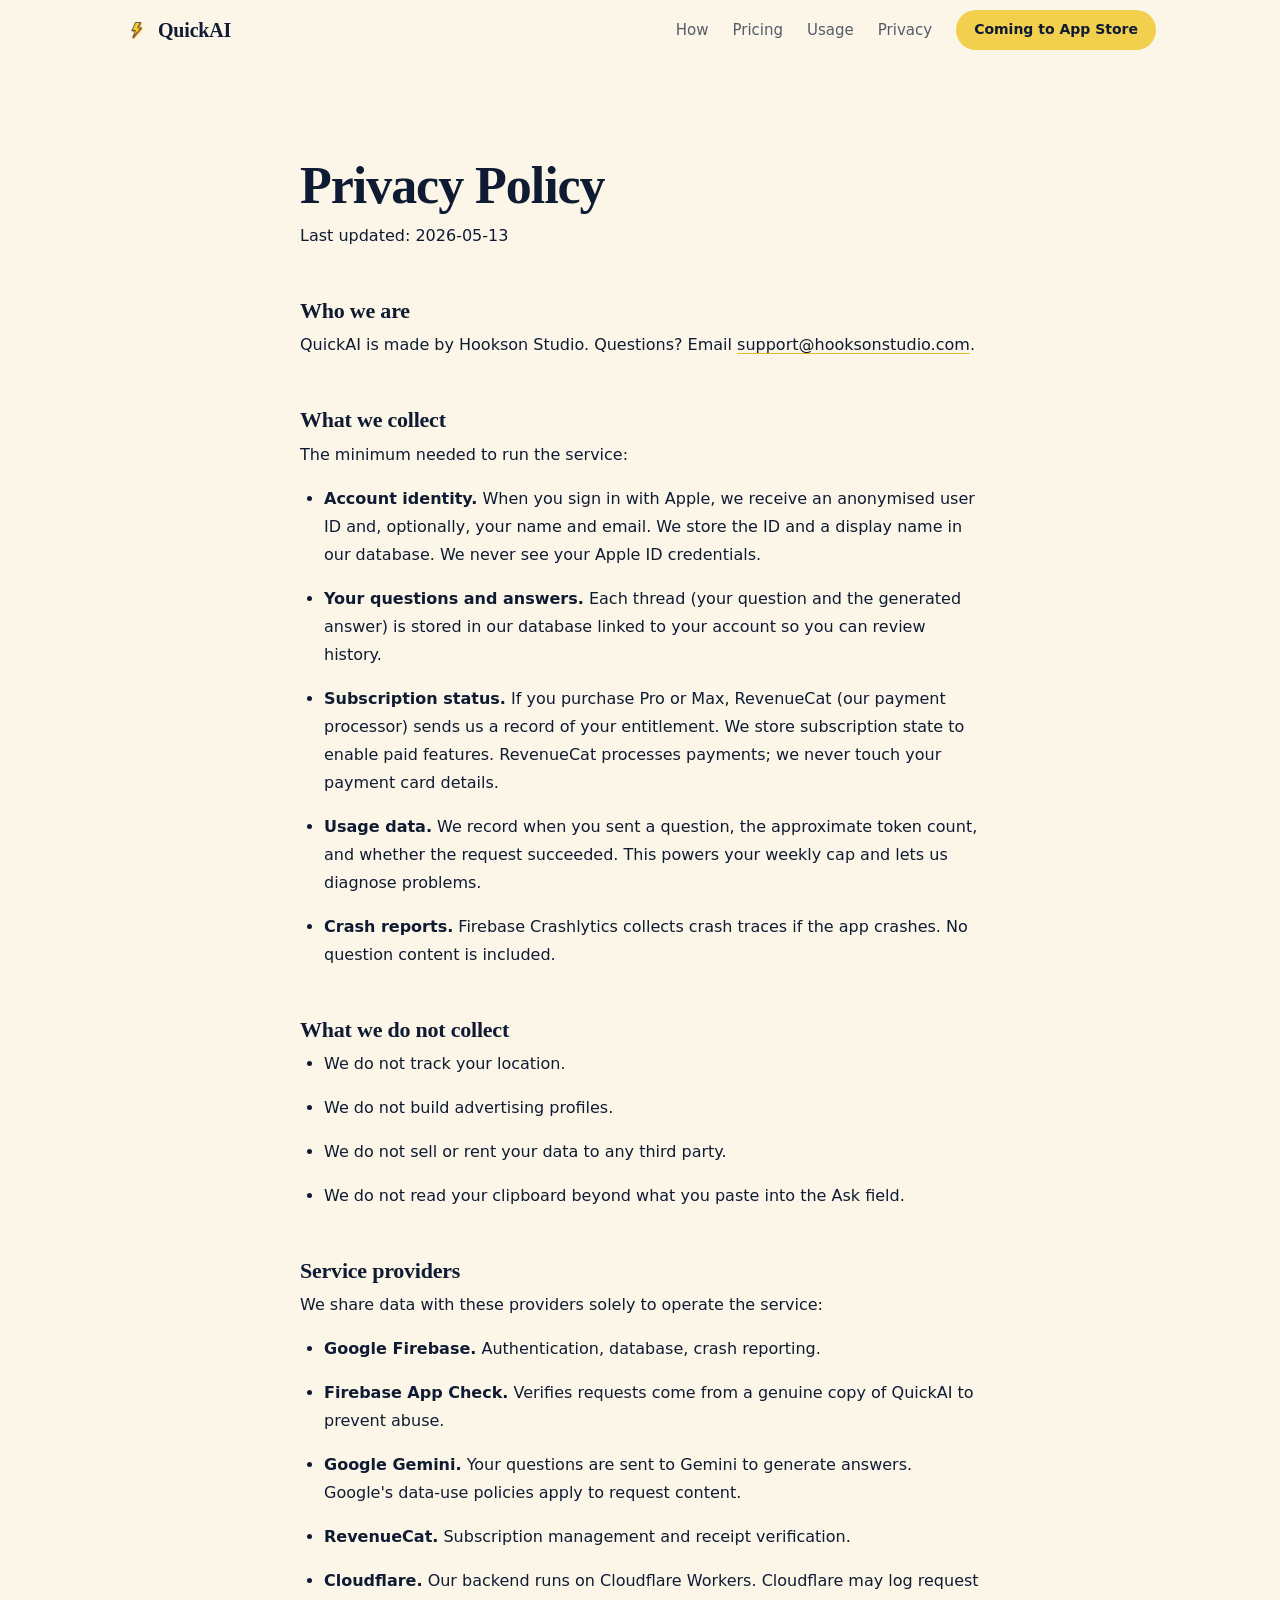
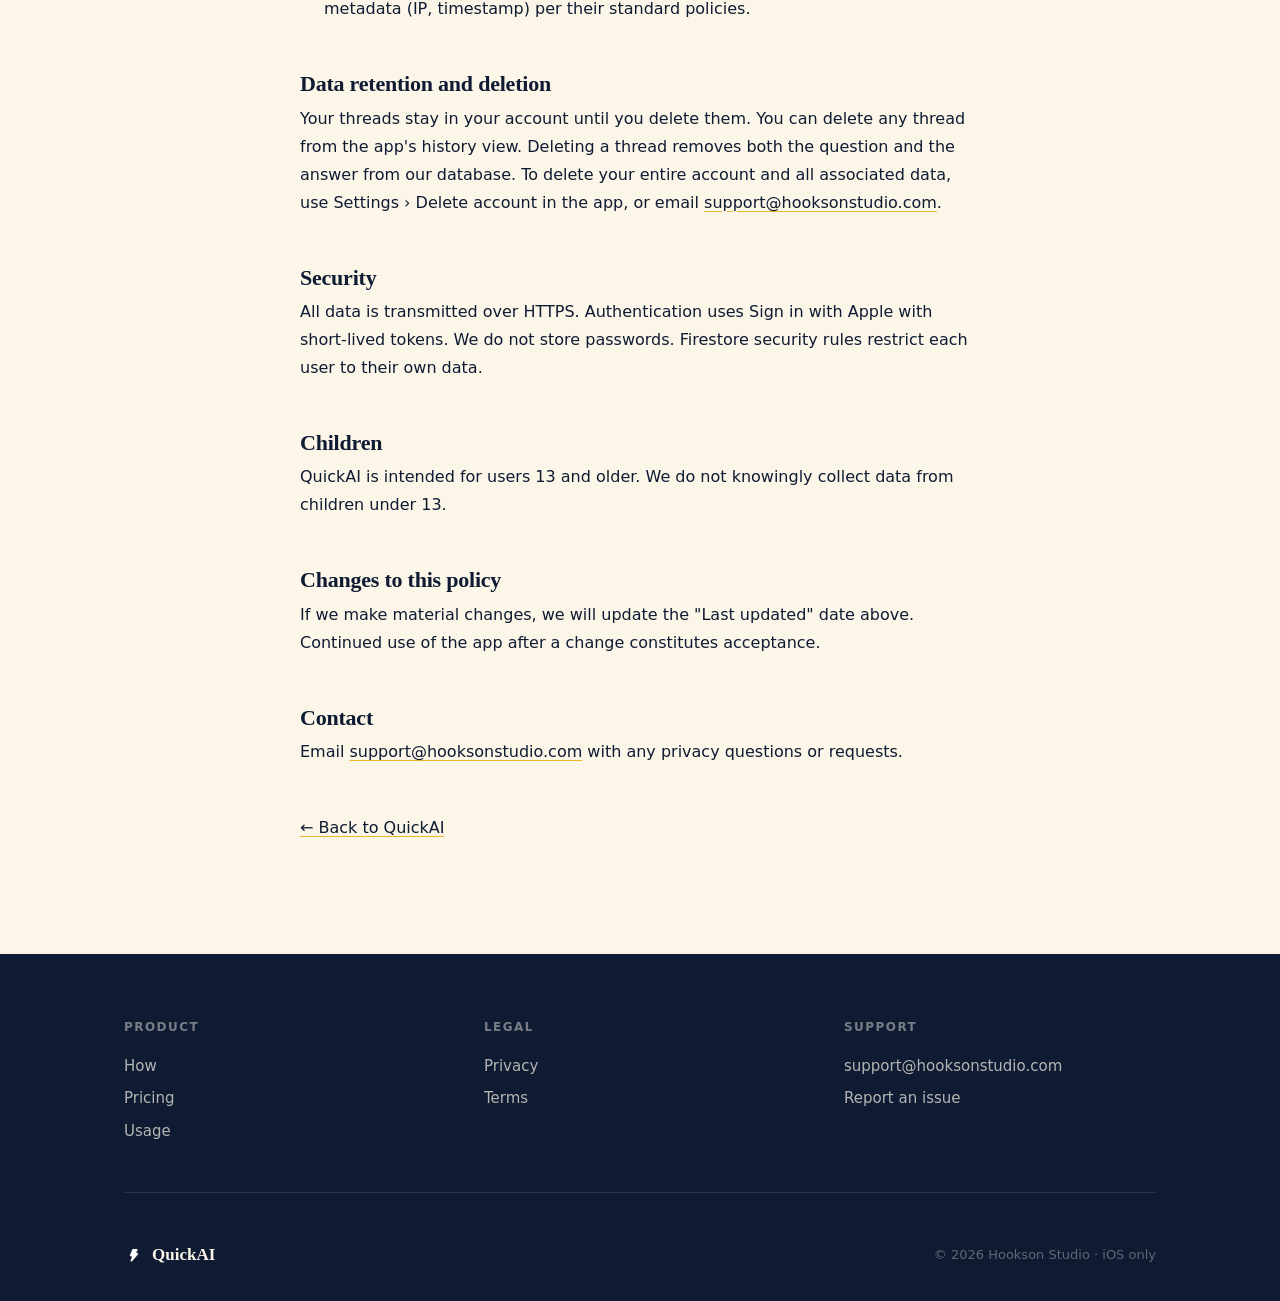
==== commit e3ad5ee5: "rebrand to QuickAI; truth pass; drop phone mockup + dollar prices - Brand: Quick → QuickAI on every " ====
--- a/privacy.html
+++ b/privacy.html
@@ -3,9 +3,10 @@
 <head>
   <meta charset="UTF-8" />
   <meta name="viewport" content="width=device-width, initial-scale=1.0" />
-  <title>Privacy Policy. Quick: Fast AI</title>
-  <meta name="description" content="Quick privacy policy. We collect the minimum needed to run the service." />
+  <title>Privacy · QuickAI</title>
+  <meta name="description" content="QuickAI privacy policy. We collect the minimum needed to run the service." />
   <link rel="stylesheet" href="styles.css" />
+  <link rel="icon" type="image/png" href="assets/bolt.png" />
 </head>
 <body>
 
@@ -13,14 +14,14 @@
   <div class="container">
     <div class="nav-inner">
       <a class="wordmark" href="/">
-        <img src="assets/bolt.png" alt="Quick bolt" />
-        Quick
+        <img src="assets/bolt.png" alt="" />
+        QuickAI
       </a>
       <div class="nav-links">
+        <a href="/#how" class="nav-text-link">How</a>
         <a href="/#pricing" class="nav-text-link">Pricing</a>
         <a href="usage.html" class="nav-text-link">Usage</a>
         <a href="privacy.html" class="nav-text-link">Privacy</a>
-        <a href="terms.html" class="nav-text-link">Terms</a>
         <span class="cta-pill">Coming to App Store</span>
       </div>
     </div>
@@ -32,19 +33,19 @@
     <div class="legal-content">
 
       <h1>Privacy Policy</h1>
-      <p class="last-updated">Last updated: 2026-05-12</p>
+      <p class="last-updated">Last updated: 2026-05-13</p>
 
       <h2>Who we are</h2>
-      <p>Quick is made by Hookson Studio. Questions? Email <a href="mailto:support@hooksonstudio.com">support@hooksonstudio.com</a>.</p>
+      <p>QuickAI is made by Hookson Studio. Questions? Email <a href="mailto:support@hooksonstudio.com">support@hooksonstudio.com</a>.</p>
 
       <h2>What we collect</h2>
-      <p>We collect the minimum needed to run the service:</p>
+      <p>The minimum needed to run the service:</p>
       <ul>
         <li><strong>Account identity.</strong> When you sign in with Apple, we receive an anonymised user ID and, optionally, your name and email. We store the ID and a display name in our database. We never see your Apple ID credentials.</li>
-        <li><strong>Your questions and answers.</strong> Each conversation thread, your question and the AI-generated answer, is stored in our database (Firebase Firestore) linked to your account so you can review your history.</li>
-        <li><strong>Subscription status.</strong> If you purchase Pro or Max, RevenueCat (our payment processor) sends us a record of your entitlement. We store your subscription state to enable Pro and Max features. RevenueCat processes payments; we never touch your payment card details.</li>
-        <li><strong>Usage data.</strong> We record when you sent a question, the approximate token count, and whether the request succeeded. This powers rate limiting and lets us diagnose problems.</li>
-        <li><strong>Crash reports.</strong> Firebase Crashlytics may collect anonymised crash traces if the app crashes. No question content is included in crash reports.</li>
+        <li><strong>Your questions and answers.</strong> Each thread (your question and the generated answer) is stored in our database linked to your account so you can review history.</li>
+        <li><strong>Subscription status.</strong> If you purchase Pro or Max, RevenueCat (our payment processor) sends us a record of your entitlement. We store subscription state to enable paid features. RevenueCat processes payments; we never touch your payment card details.</li>
+        <li><strong>Usage data.</strong> We record when you sent a question, the approximate token count, and whether the request succeeded. This powers your weekly cap and lets us diagnose problems.</li>
+        <li><strong>Crash reports.</strong> Firebase Crashlytics collects crash traces if the app crashes. No question content is included.</li>
       </ul>
 
       <h2>What we do not collect</h2>
@@ -59,26 +60,28 @@
       <p>We share data with these providers solely to operate the service:</p>
       <ul>
         <li><strong>Google Firebase.</strong> Authentication, database, crash reporting.</li>
-        <li><strong>Firebase App Check.</strong> Verifies requests come from a genuine copy of the Quick app to prevent abuse.</li>
-        <li><strong>Google Gemini.</strong> Your questions are sent to Gemini to generate answers. Google's data-use policies apply to the content of requests.</li>
+        <li><strong>Firebase App Check.</strong> Verifies requests come from a genuine copy of QuickAI to prevent abuse.</li>
+        <li><strong>Google Gemini.</strong> Your questions are sent to Gemini to generate answers. Google's data-use policies apply to request content.</li>
         <li><strong>RevenueCat.</strong> Subscription management and receipt verification.</li>
         <li><strong>Cloudflare.</strong> Our backend runs on Cloudflare Workers. Cloudflare may log request metadata (IP, timestamp) per their standard policies.</li>
       </ul>
 
       <h2>Data retention and deletion</h2>
-      <p>Your threads stay in your account until you delete them. You can delete any thread from the app's history view. Deleting a thread removes both the question and the answer from our database. To delete your entire account and all associated data, email <a href="mailto:support@hooksonstudio.com">support@hooksonstudio.com</a> and we will process the request within 30 days.</p>
+      <p>Your threads stay in your account until you delete them. You can delete any thread from the app's history view. Deleting a thread removes both the question and the answer from our database. To delete your entire account and all associated data, use Settings &rsaquo; Delete account in the app, or email <a href="mailto:support@hooksonstudio.com">support@hooksonstudio.com</a>.</p>
 
       <h2>Security</h2>
-      <p>All data is transmitted over HTTPS. Authentication uses Apple Sign-In with short-lived tokens. We do not store passwords. Firestore security rules restrict each user to their own data.</p>
+      <p>All data is transmitted over HTTPS. Authentication uses Sign in with Apple with short-lived tokens. We do not store passwords. Firestore security rules restrict each user to their own data.</p>
 
       <h2>Children</h2>
-      <p>Quick is intended for users 13 and older. We do not knowingly collect data from children under 13.</p>
+      <p>QuickAI is intended for users 13 and older. We do not knowingly collect data from children under 13.</p>
 
       <h2>Changes to this policy</h2>
       <p>If we make material changes, we will update the "Last updated" date above. Continued use of the app after a change constitutes acceptance.</p>
 
       <h2>Contact</h2>
       <p>Email <a href="mailto:support@hooksonstudio.com">support@hooksonstudio.com</a> with any privacy questions or requests.</p>
+
+      <p style="margin-top:48px"><a href="/">&larr; Back to QuickAI</a></p>
 
     </div>
   </div>
@@ -90,8 +93,14 @@
       <div>
         <p class="footer-col-title">Product</p>
         <div class="footer-links">
+          <a href="/#how">How</a>
           <a href="/#pricing">Pricing</a>
           <a href="usage.html">Usage</a>
+        </div>
+      </div>
+      <div>
+        <p class="footer-col-title">Legal</p>
+        <div class="footer-links">
           <a href="privacy.html">Privacy</a>
           <a href="terms.html">Terms</a>
         </div>
@@ -103,19 +112,13 @@
           <a href="mailto:support@hooksonstudio.com?subject=Report">Report an issue</a>
         </div>
       </div>
-      <div>
-        <p class="footer-col-title">About</p>
-        <div class="footer-links">
-          <a href="https://hooksonstudio.com" rel="noopener">Hookson Studio</a>
-        </div>
-      </div>
     </div>
     <div class="footer-bottom">
       <a class="footer-wordmark" href="/">
-        <img src="assets/bolt.png" alt="Quick" />
-        Quick
+        <img src="assets/bolt.png" alt="" />
+        QuickAI
       </a>
-      <p class="footer-copyright">&copy; 2026 Hookson Studio. Quick is iOS-only.</p>
+      <p class="footer-copyright">&copy; 2026 Hookson Studio &middot; iOS only</p>
     </div>
   </div>
 </footer>
@@ -128,4 +131,4 @@
 </script>
 
 </body>
-</html>+</html>
--- a/styles.css
+++ b/styles.css
@@ -1,4 +1,4 @@
-/* Quick: Fast AI — Marketing Site Styles */
+/* QuickAI — Marketing Site */
 
 /* RESET */
 *, *::before, *::after { box-sizing: border-box; margin: 0; padding: 0; }
@@ -14,6 +14,7 @@
 img, svg { display: block; max-width: 100%; }
 a { color: inherit; text-decoration: none; }
 ul { list-style: none; }
+::selection { background: var(--yellow); color: var(--navy); }
 
 /* BRAND VARIABLES */
 :root {
@@ -24,7 +25,6 @@
   --navy-soft:    #1A2745;
   --yellow:       #F2CF4C;
   --yellow-deep:  #E8B72A;
-  --orange:       #F39C2E;
   --text-secondary: #4A5568;
   --shadow-sm: 0 1px 2px rgba(15,27,51,0.04);
   --shadow-md: 0 8px 24px rgba(15,27,51,0.06);
@@ -40,7 +40,7 @@
   letter-spacing: -0.02em;
   line-height: 1.1;
 }
-h1 { font-size: clamp(44px,6vw,72px); }
+h1 { font-size: clamp(44px,6vw,76px); }
 h2 { font-size: clamp(32px,4.5vw,48px); line-height: 1.15; }
 h3 { font-size: 22px; line-height: 1.3; }
 p  { font-size: 17px; }
@@ -57,19 +57,19 @@
   border-bottom: 1px solid transparent;
 }
 .site-nav.scrolled {
-  background: var(--cream);
+  background: rgba(251,246,232,0.92);
+  backdrop-filter: saturate(180%) blur(10px);
+  -webkit-backdrop-filter: saturate(180%) blur(10px);
   border-bottom-color: var(--cream-border);
   box-shadow: var(--shadow-sm);
 }
-.nav-inner {
-  display: flex; align-items: center; justify-content: space-between; height: 60px;
-}
+.nav-inner { display: flex; align-items: center; justify-content: space-between; height: 60px; }
 .wordmark {
   display: flex; align-items: center; gap: var(--sp-2);
   font-family: 'Iowan Old Style','Charter','Georgia',serif;
   font-size: 20px; font-weight: 700; color: var(--navy); letter-spacing: -0.01em;
 }
-.wordmark img { width: 28px; height: 28px; object-fit: contain; }
+.wordmark img { width: 26px; height: 26px; object-fit: contain; }
 .nav-links { display: flex; align-items: center; gap: var(--sp-4); }
 .nav-text-link { font-size: 15px; color: var(--navy); opacity: 0.7; transition: opacity 160ms ease; }
 .nav-text-link:hover { opacity: 1; }
@@ -83,25 +83,32 @@
 
 /* HERO */
 .hero {
-  min-height: 90vh; display: flex; align-items: center;
+  min-height: 88vh; display: flex; align-items: center;
   background:
-    radial-gradient(ellipse 70% 60% at 15% 30%, rgba(242,207,76,0.18) 0%, transparent 60%),
+    radial-gradient(ellipse 70% 60% at 18% 28%, rgba(242,207,76,0.20) 0%, transparent 60%),
     linear-gradient(160deg, var(--cream) 0%, #F8F2DC 100%);
   padding: var(--sp-8) 0 var(--sp-7); overflow: hidden;
 }
 .hero-grid {
-  display: grid; grid-template-columns: 1fr 1.2fr;
+  display: grid; grid-template-columns: 1fr 1.25fr;
   gap: var(--sp-7); align-items: center;
 }
 .hero-left { display: flex; flex-direction: column; align-items: flex-start; gap: var(--sp-4); }
-.hero-bolt { width: 320px; height: 320px; object-fit: contain; animation: boltPulse 3s ease-in-out infinite; }
+.hero-bolt {
+  width: 320px; height: 320px; object-fit: contain;
+  animation: boltPulse 3.6s ease-in-out infinite;
+}
 @keyframes boltPulse {
   0%,100% { filter: drop-shadow(0 0 0px rgba(242,207,76,0)); }
-  50%     { filter: drop-shadow(0 0 32px rgba(242,207,76,0.6)); }
-}
-.hero-right { display: flex; flex-direction: column; gap: var(--sp-4); }
-.hero-subtitle { font-size: 21px; color: var(--text-secondary); line-height: 1.5; max-width: 540px; }
-.hero-actions { display: flex; align-items: center; gap: var(--sp-4); flex-wrap: wrap; margin-top: var(--sp-2); }
+  50%     { filter: drop-shadow(0 0 28px rgba(242,207,76,0.55)); }
+}
+.hero-right { display: flex; flex-direction: column; gap: var(--sp-3); }
+.hero-eyebrow {
+  font-size: 13px; font-weight: 600; text-transform: uppercase;
+  letter-spacing: 0.14em; color: var(--yellow-deep);
+}
+.hero-subtitle { font-size: 21px; color: var(--text-secondary); line-height: 1.5; max-width: 560px; margin-top: var(--sp-2); }
+.hero-actions { display: flex; align-items: center; gap: var(--sp-4); flex-wrap: wrap; margin-top: var(--sp-4); }
 .btn-primary {
   display: inline-flex; align-items: center; padding: 14px 28px;
   background: var(--yellow); color: var(--navy); border-radius: 100px;
@@ -113,10 +120,64 @@
 .btn-text { font-size: 16px; color: var(--navy); opacity: 0.6; transition: opacity 160ms ease; font-weight: 500; }
 .btn-text:hover { opacity: 1; }
 
+/* MANIFESTO */
+.manifesto {
+  background: var(--cream);
+  padding: var(--sp-7) 0;
+}
+.manifesto-eyebrow {
+  font-size: 13px; font-weight: 600; text-transform: uppercase;
+  letter-spacing: 0.14em; color: var(--yellow-deep);
+  margin-bottom: var(--sp-5);
+}
+.manifesto-list { display: flex; flex-direction: column; gap: var(--sp-4); max-width: 820px; }
+.manifesto-line {
+  font-family: 'Iowan Old Style','Charter','Georgia',serif;
+  font-size: clamp(22px, 2.6vw, 30px);
+  font-weight: 700;
+  letter-spacing: -0.02em;
+  line-height: 1.25;
+  color: var(--navy);
+  position: relative;
+  padding-left: var(--sp-4);
+}
+.manifesto-line::before {
+  content: "";
+  position: absolute;
+  left: 0; top: 0.55em;
+  width: 8px; height: 8px;
+  background: var(--yellow);
+  border-radius: 2px;
+}
+
+/* ANCHOR */
+.anchor {
+  background: var(--cream-deep);
+  border-top: 1px solid var(--cream-border);
+  border-bottom: 1px solid var(--cream-border);
+  padding: var(--sp-7) 0;
+  text-align: center;
+}
+.anchor-line {
+  font-family: 'Iowan Old Style','Charter','Georgia',serif;
+  font-size: clamp(32px,4vw,44px);
+  font-weight: 700;
+  letter-spacing: -0.02em;
+  color: var(--navy);
+  line-height: 1.15;
+}
+.anchor-sub {
+  font-size: 18px;
+  color: var(--text-secondary);
+  margin-top: var(--sp-3);
+  max-width: 540px;
+  margin-left: auto; margin-right: auto;
+}
+
 /* SCROLL FADE-IN */
 @supports (animation-timeline: view()) {
   .fade-in {
-    opacity: 0; transform: translateY(24px);
+    opacity: 0; transform: translateY(20px);
     animation: fadeUp 0.6s ease forwards;
     animation-timeline: view();
     animation-range: entry 0% entry 30%;
@@ -124,43 +185,14 @@
 }
 @keyframes fadeUp { to { opacity: 1; transform: translateY(0); } }
 
-/* PRODUCT MOMENT */
-.product-moment { background: var(--cream-deep); padding: var(--sp-8) 0; }
+/* SHARED SECTION BITS */
 .section-eyebrow {
   font-size: 13px; font-weight: 600; text-transform: uppercase;
-  letter-spacing: 0.1em; color: var(--yellow-deep); margin-bottom: var(--sp-3);
+  letter-spacing: 0.12em; color: var(--yellow-deep); margin-bottom: var(--sp-3);
 }
 .section-sub {
-  font-size: 19px; color: var(--text-secondary); max-width: 560px;
+  font-size: 19px; color: var(--text-secondary); max-width: 580px;
   margin-top: var(--sp-3); margin-bottom: var(--sp-6); line-height: 1.55;
-}
-.phone-wrapper { display: flex; justify-content: center; }
-.phone-svg-wrap {
-  position: relative; width: 280px; height: 560px;
-  filter: drop-shadow(0 24px 48px rgba(15,27,51,0.14));
-}
-.phone-svg-wrap svg.phone-outline {
-  position: absolute; inset: 0; width: 100%; height: 100%;
-  z-index: 10; pointer-events: none;
-}
-.phone-screen-area {
-  position: absolute; top: 28px; left: 16px; right: 16px; bottom: 28px;
-  border-radius: 24px; overflow: hidden; background: #1C1C1E; z-index: 1;
-}
-.phone-placeholder {
-  position:absolute; inset:0;
-  display:flex; flex-direction:column; align-items:center; justify-content:center;
-  gap:14px; padding:24px;
-  background:linear-gradient(160deg, #14223F 0%, #0F1B33 100%);
-}
-.phone-placeholder-bolt {
-  width:36px; height:36px; opacity:0.85;
-  filter: drop-shadow(0 0 14px rgba(242,207,76,0.35));
-}
-.phone-placeholder-caption {
-  font-family:'Iowan Old Style','Charter','Georgia',serif;
-  font-size:14px; font-style:italic;
-  color:rgba(251,246,232,0.55); letter-spacing:0.01em; text-align:center;
 }
 
 /* HOW IT WORKS */
@@ -168,7 +200,7 @@
 .cards-row { display:grid; grid-template-columns:repeat(3,1fr); gap:var(--sp-4); margin-top:var(--sp-6); }
 .card {
   background:var(--cream-deep); border:1px solid var(--cream-border);
-  border-radius:16px; padding:var(--sp-4); box-shadow:var(--shadow-md);
+  border-radius:16px; padding:var(--sp-5); box-shadow:var(--shadow-md);
   transition:transform 200ms ease, box-shadow 200ms ease;
 }
 .card:hover { transform:translateY(-4px); box-shadow:var(--shadow-lg); }
@@ -181,32 +213,11 @@
   color:var(--navy); font-size:13px; font-weight:700; margin-bottom:var(--sp-3);
 }
 
-/* COMPARISON */
-.comparison { background: var(--cream-deep); }
-.comparison-grid {
-  display:grid; grid-template-columns:1fr 2px 1fr;
-  gap:var(--sp-6); align-items:start; margin-top:var(--sp-6);
-}
-.comparison-divider { background:var(--yellow); width:2px; align-self:stretch; min-height:160px; border-radius:1px; }
-.flow-col { display:flex; flex-direction:column; gap:var(--sp-3); }
-.flow-col-title { font-family:'Iowan Old Style','Charter','Georgia',serif; font-size:20px; font-weight:700; color:var(--navy); }
-.flow-steps { display:flex; align-items:center; flex-wrap:wrap; gap:6px; }
-.flow-badge {
-  padding:5px 11px; border-radius:8px; background:var(--cream);
-  border:1px solid var(--cream-border); font-size:13px; font-weight:500; color:var(--navy);
-}
-.flow-badge.accent { background:rgba(242,207,76,0.22); border-color:rgba(242,207,76,0.45); }
-.flow-badge.dim { opacity:0.45; }
-.flow-arrow { color:var(--text-secondary); font-size:12px; }
-.flow-caption { font-size:15px; font-weight:600; }
-.flow-col.quick .flow-caption { color:var(--yellow-deep); }
-.flow-col.other .flow-caption { color:var(--text-secondary); }
-
 /* PRICING */
-.pricing { background: var(--cream); }
+.pricing { background: var(--cream-deep); border-top: 1px solid var(--cream-border); }
 .pricing-grid { display:grid; grid-template-columns:repeat(3,1fr); gap:var(--sp-4); margin-top:var(--sp-7); align-items:start; }
 .pricing-card {
-  background:var(--cream-deep); border:1px solid var(--cream-border);
+  background:var(--cream); border:1px solid var(--cream-border);
   border-radius:20px; padding:var(--sp-5); box-shadow:var(--shadow-md);
   transition:transform 200ms ease, box-shadow 200ms ease; position:relative;
 }
@@ -220,21 +231,17 @@
 }
 .plan-tier {
   font-size:13px; font-weight:600; text-transform:uppercase;
-  letter-spacing:0.1em; color:var(--text-secondary); margin-bottom:var(--sp-2);
+  letter-spacing:0.12em; color:var(--text-secondary); margin-bottom:var(--sp-2);
 }
 .pricing-card.recommended .plan-tier { color:rgba(251,246,232,0.55); }
-.plan-price {
+.plan-headline {
   font-family:'Iowan Old Style','Charter','Georgia',serif;
   font-size:52px; font-weight:700; line-height:1; color:var(--navy);
-}
-.pricing-card.recommended .plan-price { color:var(--cream); }
-.plan-cadence { font-size:14px; color:var(--text-secondary); margin-top:var(--sp-1); margin-bottom:var(--sp-3); }
-.pricing-card.recommended .plan-cadence { color:rgba(251,246,232,0.5); }
-.plan-pitch {
-  font-family:'Iowan Old Style','Charter','Georgia',serif;
-  font-size:16px; font-weight:700; color:var(--yellow);
-  margin-bottom:var(--sp-4); letter-spacing:-0.01em;
-}
+  letter-spacing:-0.03em;
+}
+.pricing-card.recommended .plan-headline { color:var(--cream); }
+.plan-cadence { font-size:14px; color:var(--text-secondary); margin-top:var(--sp-1); margin-bottom:var(--sp-4); }
+.pricing-card.recommended .plan-cadence { color:rgba(251,246,232,0.55); }
 .plan-features {
   display:flex; flex-direction:column; gap:10px;
   margin-bottom:var(--sp-4); padding-bottom:var(--sp-4);
@@ -245,18 +252,22 @@
 .pricing-card.recommended .plan-feature { color:rgba(251,246,232,0.9); }
 .check-icon { flex-shrink:0; width:18px; height:18px; margin-top:2px; }
 .plan-note { font-size:13px; color:var(--text-secondary); line-height:1.55; }
-.pricing-card.recommended .plan-note { color:rgba(251,246,232,0.45); }
+.pricing-card.recommended .plan-note { color:rgba(251,246,232,0.5); }
+.pricing-fineprint {
+  text-align:center; margin-top:var(--sp-6);
+  font-size:13px; color:var(--text-secondary);
+}
 
 /* TRUST STRIP */
 .trust {
-  background:var(--cream-deep); padding:var(--sp-5) 0;
+  background:var(--cream); padding:var(--sp-5) 0;
   border-top:1px solid var(--cream-border); border-bottom:1px solid var(--cream-border);
 }
 .trust-inner { display:flex; align-items:center; justify-content:center; gap:var(--sp-3); flex-wrap:wrap; }
 .trust-badge {
   display:inline-flex; align-items:center; gap:6px; padding:6px 14px;
   border:1px solid var(--cream-border); border-radius:100px;
-  font-size:13px; font-weight:500; color:var(--navy); background:var(--cream);
+  font-size:13px; font-weight:500; color:var(--navy); background:var(--cream-deep);
 }
 .trust-badge svg { width:15px; height:15px; flex-shrink:0; }
 
@@ -288,6 +299,10 @@
 .legal-content { max-width:680px; margin:0 auto; }
 .legal-content h1 { font-size:clamp(32px,5vw,52px); color:var(--navy); margin-bottom:var(--sp-2); }
 .last-updated { font-size:14px; color:var(--text-secondary); margin-bottom:var(--sp-6); }
+.legal-content .lede {
+  font-size:19px; color:var(--text-secondary); line-height:1.55;
+  margin-bottom:var(--sp-5);
+}
 .legal-content h2 {
   font-size:22px; color:var(--navy); margin-top:var(--sp-6); margin-bottom:var(--sp-2);
   font-family:'Iowan Old Style','Charter','Georgia',serif; letter-spacing:-0.01em;
@@ -305,7 +320,6 @@
 @media (prefers-reduced-motion: reduce) {
   .fade-in  { animation:none !important; opacity:1 !important; transform:none !important; }
   .hero-bolt { animation:none !important; filter:none !important; }
-  .phone-placeholder-bolt { filter:none !important; }
 }
 
 /* MOBILE */
@@ -313,16 +327,15 @@
   .hero-grid { grid-template-columns:1fr; text-align:center; }
   .hero-left { align-items:center; order:1; }
   .hero-right { order:2; align-items:center; }
-  .hero-bolt { width:220px; height:220px; }
+  .hero-eyebrow { align-self:center; }
+  .hero-bolt { width:200px; height:200px; }
   .hero-subtitle { text-align:center; }
   .hero-actions { justify-content:center; }
   .cards-row { grid-template-columns:1fr; }
-  .comparison-grid { grid-template-columns:1fr; gap:var(--sp-4); }
-  .comparison-divider { width:100%; height:2px; min-height:unset; align-self:auto; }
   .pricing-grid { grid-template-columns:1fr; }
   .footer-grid { grid-template-columns:1fr; gap:var(--sp-4); }
   .footer-bottom { flex-direction:column; text-align:center; }
   .nav-text-link { display:none; }
   .trust-inner { gap:var(--sp-2); }
-  .phone-svg-wrap { width:220px; height:440px; }
-}
+  .anchor-line { font-size:28px; }
+}
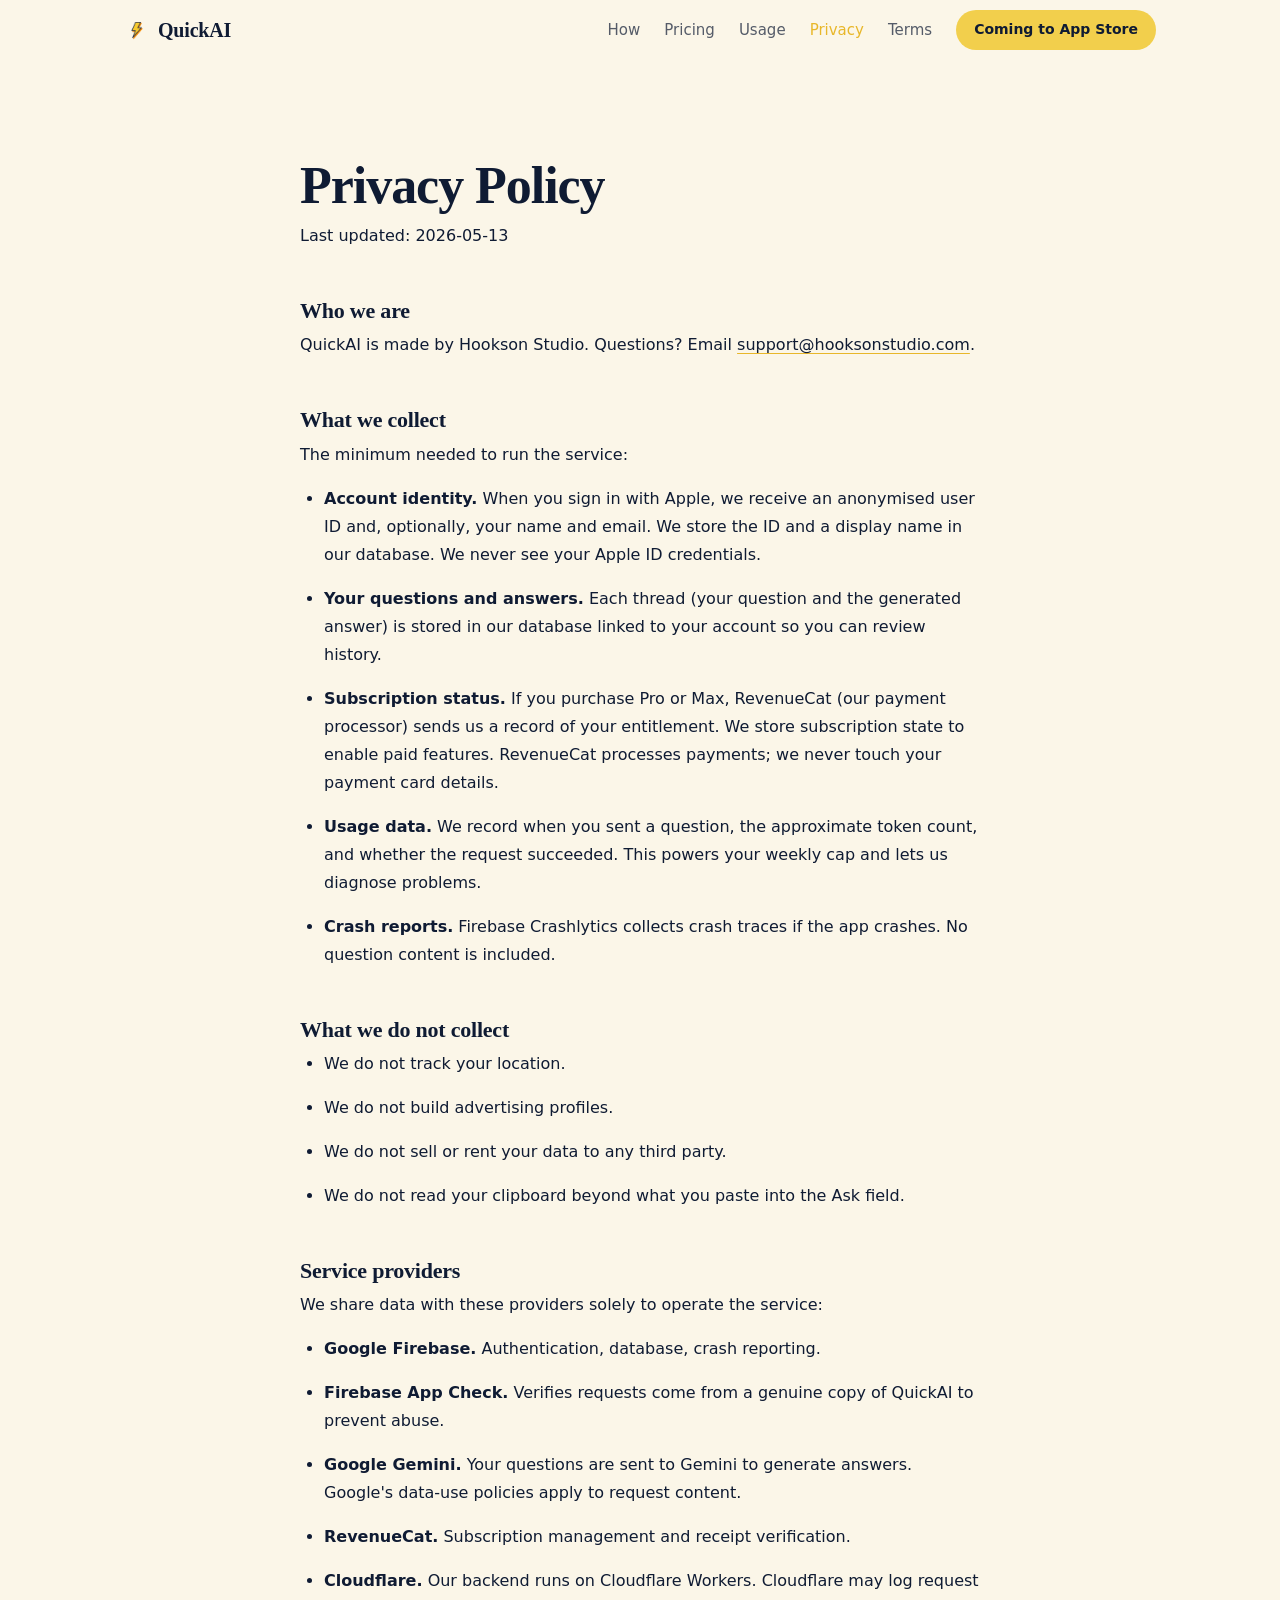
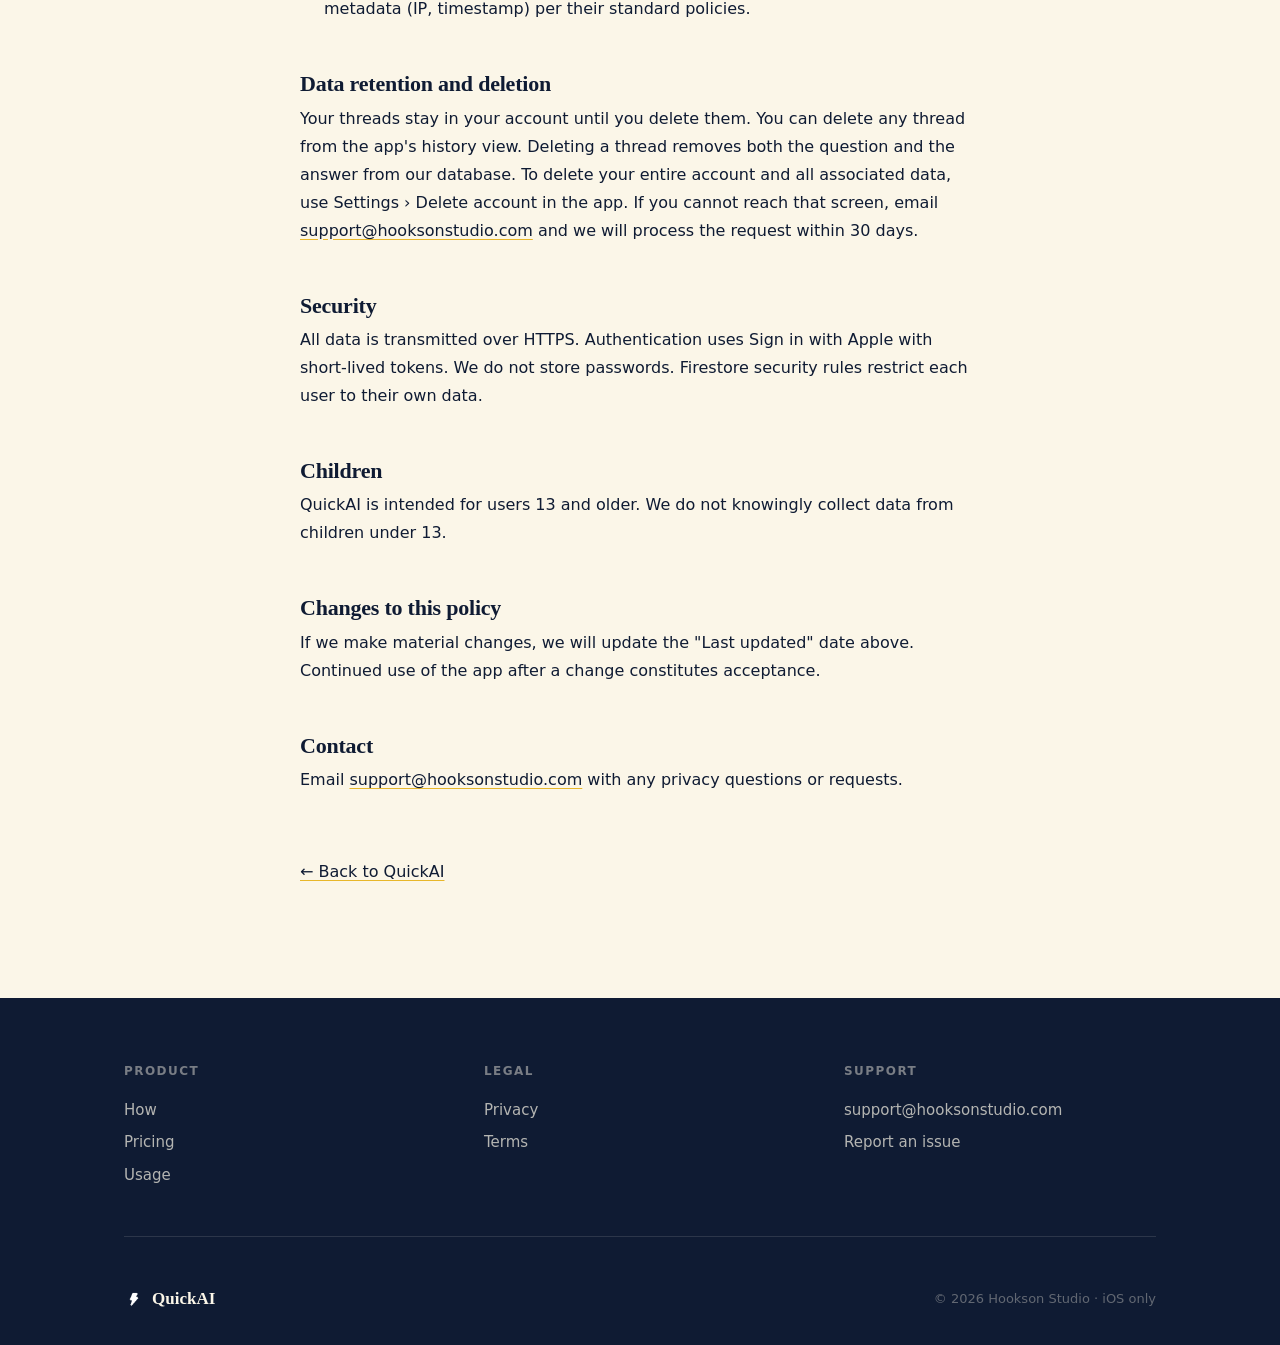
==== commit 2f91796c: "fix: review pass — Terms in nav, aria-current, og:image/url, legal-back - Add Terms back to nav acro" ====
--- a/privacy.html
+++ b/privacy.html
@@ -21,7 +21,8 @@
         <a href="/#how" class="nav-text-link">How</a>
         <a href="/#pricing" class="nav-text-link">Pricing</a>
         <a href="usage.html" class="nav-text-link">Usage</a>
-        <a href="privacy.html" class="nav-text-link">Privacy</a>
+        <a href="privacy.html" class="nav-text-link" aria-current="page">Privacy</a>
+        <a href="terms.html" class="nav-text-link">Terms</a>
         <span class="cta-pill">Coming to App Store</span>
       </div>
     </div>
@@ -67,7 +68,7 @@
       </ul>
 
       <h2>Data retention and deletion</h2>
-      <p>Your threads stay in your account until you delete them. You can delete any thread from the app's history view. Deleting a thread removes both the question and the answer from our database. To delete your entire account and all associated data, use Settings &rsaquo; Delete account in the app, or email <a href="mailto:support@hooksonstudio.com">support@hooksonstudio.com</a>.</p>
+      <p>Your threads stay in your account until you delete them. You can delete any thread from the app's history view. Deleting a thread removes both the question and the answer from our database. To delete your entire account and all associated data, use Settings &rsaquo; Delete account in the app. If you cannot reach that screen, email <a href="mailto:support@hooksonstudio.com">support@hooksonstudio.com</a> and we will process the request within 30 days.</p>
 
       <h2>Security</h2>
       <p>All data is transmitted over HTTPS. Authentication uses Sign in with Apple with short-lived tokens. We do not store passwords. Firestore security rules restrict each user to their own data.</p>
@@ -81,7 +82,7 @@
       <h2>Contact</h2>
       <p>Email <a href="mailto:support@hooksonstudio.com">support@hooksonstudio.com</a> with any privacy questions or requests.</p>
 
-      <p style="margin-top:48px"><a href="/">&larr; Back to QuickAI</a></p>
+      <p class="legal-back"><a href="/">&larr; Back to QuickAI</a></p>
 
     </div>
   </div>
@@ -123,12 +124,7 @@
   </div>
 </footer>
 
-<script>
-(function(){
-  var nav = document.getElementById('site-nav');
-  window.addEventListener('scroll', function(){ nav.classList.toggle('scrolled', window.scrollY > 8); }, {passive:true});
-})();
-</script>
+<script src="scripts.js" defer></script>
 
 </body>
 </html>
--- a/styles.css
+++ b/styles.css
@@ -315,6 +315,8 @@
   text-decoration-color:var(--yellow-deep); text-underline-offset:3px; transition:color 160ms ease;
 }
 .legal-content a:hover { color:var(--yellow-deep); }
+.legal-back { margin-top: var(--sp-7); }
+[aria-current="page"] { opacity: 1 !important; color: var(--yellow-deep); }
 
 /* REDUCED MOTION */
 @media (prefers-reduced-motion: reduce) {
